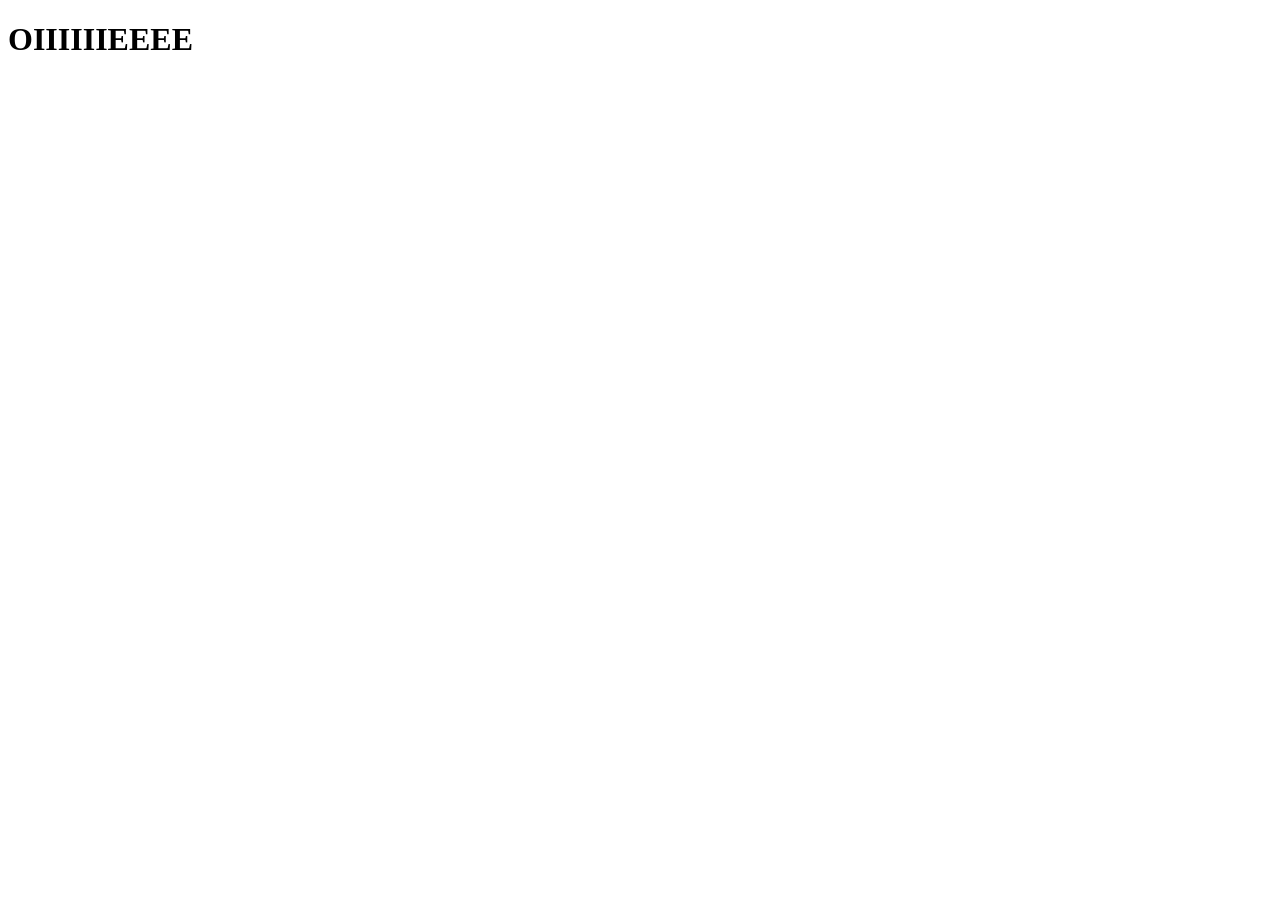
==== html/index.html @ db850a26 "teste" ====
<!DOCTYPE html>
<html lang="pt-br">

<head>
    <meta charset="UTF-8">
    <meta name="viewport" content="width=device-width, initial-scale=1.0">
    <title>Flávia Ribeiro</title>
</head>

<body>
    <h1>OIIIIIIEEEE</h1>
</body>

</html>
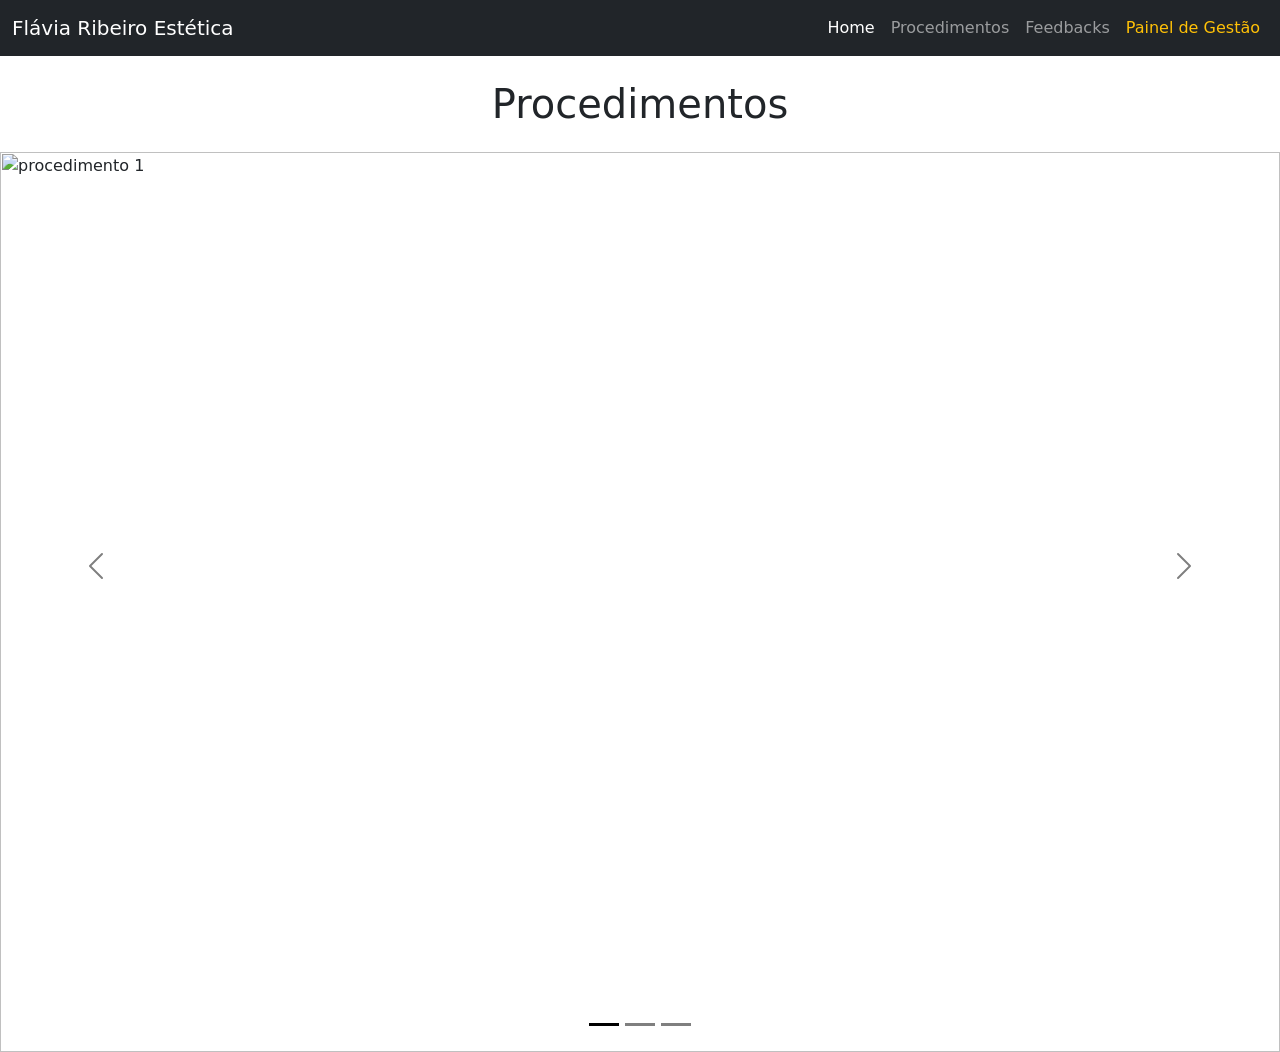
==== commit ca090b39: "coloquei um carrosel e arrumei os comentarios, ranny // nao comenta no html (eu tbm n sabia) por iss" ====
--- a/html/index.html
+++ b/html/index.html
@@ -1,14 +1,87 @@
-<!DOCTYPE html>
+<!-- <!DOCTYPE html> -->
 <html lang="pt-br">
 
 <head>
     <meta charset="UTF-8">
     <meta name="viewport" content="width=device-width, initial-scale=1.0">
-    <title>Flávia Ribeiro</title>
+    <title>Estética | Home</title>
+    <link href="https://cdn.jsdelivr.net/npm/bootstrap@5.3.3/dist/css/bootstrap.min.css" rel="stylesheet">
+    <link rel="stylesheet" href="css/style.css">
+    <script src="https://cdn.jsdelivr.net/npm/bootstrap@5.3.3/dist/js/bootstrap.bundle.min.js"></script>
+    <script src="js/script.js"></script>
 </head>
 
 <body>
-    <h1>OIIIIIIEEEE</h1>
+    <nav class="navbar navbar-expand-lg navbar-dark bg-dark"> <!-- navbar-expand-lg faz com que os links apareçam no
+        computador mas sumam no celular -->
+        <div class="container-fluid">
+            <a class="navbar-brand" href="index.html">Flávia Ribeiro Estética</a>
+
+            <button class="navbar-toggler" type="button" data-bs-toggle="collapse" data-bs-target="#navbarNav"
+                aria-controls="navbarNav" aria-expanded="false" aria-label="Toggle navigation">
+                <span class="navbar-toggler-icon"></span>
+            </button>
+
+            <div class="collapse navbar-collapse" id="navbarNav"> <!-- é essa div que obedece ao botão-->
+                <ul class="navbar-auto ms-auto navbar-nav"> <!--ei vei, ms-auto é a classe que vai fazer com que ela empurre
+                    todos os links para o canto direito da tela no computador, deixando o nome da esteticista isolado na
+                    esquerda -->
+
+                    <li class="nav-item">
+                        <a class="nav-link active" aria-current="page" href="index.html">Home</a>
+                    </li>
+
+                    <li class="nav-item">
+                        <a class="nav-link" href="#procedimentos">Procedimentos</a>
+                    </li>
+
+                    <li class="nav-item">
+                        <a class="nav-link" href="#feedbacks">Feedbacks</a>
+                    </li>
+
+                    <li class="nav-item">
+                        <a class="nav-link text-warning" href="#admin">Painel de Gestão</a>
+                    </li>
+
+                </ul>
+            </div>
+        </div>
+    </nav>
+
+    <div id="carouselExampleCaptions" data-bs-theme="dark" class="carousel slide">
+        <div class="carousel-indicators">
+            <button type="button" data-bs-target="#carouselExampleCaptions" data-bs-slide-to="0" class="active"
+                aria-current="true" aria-label="Slide 1"></button>
+            <button type="button" data-bs-target="#carouselExampleCaptions" data-bs-slide-to="1"
+                aria-label="Slide 2"></button>
+            <button type="button" data-bs-target="#carouselExampleCaptions" data-bs-slide-to="2"
+                aria-label="Slide 3"></button>
+        </div>
+
+        <h1 class="text-center mt-4 mb-4">Procedimentos</h1> <!-- depois deixa isso chave -->
+        <div class="carousel-inner">
+            <div class="carousel-item active">
+                <img src="https://imgs.search.brave.com/CjKcaHKSgDIl_0YK4ORriJkv73QFBMcAmmxiz-JPq6M/rs:fit:0:180:1:0/g:ce/aHR0cHM6Ly91cGxv/YWQud2lraW1lZGlh/Lm9yZy93aWtpcGVk/aWEvY29tbW9ucy82/LzYwL05vLUltYWdl/LVBsYWNlaG9sZGVy/LWJhbm5lci5zdmc" class="d-block w-100" alt="procedimento 1">
+            </div>
+            <div class="carousel-item">
+                <img src="https://imgs.search.brave.com/CjKcaHKSgDIl_0YK4ORriJkv73QFBMcAmmxiz-JPq6M/rs:fit:0:180:1:0/g:ce/aHR0cHM6Ly91cGxv/YWQud2lraW1lZGlh/Lm9yZy93aWtpcGVk/aWEvY29tbW9ucy82/LzYwL05vLUltYWdl/LVBsYWNlaG9sZGVy/LWJhbm5lci5zdmc" class="d-block w-100" alt="Procedimento 2">
+            </div>
+            <div class="carousel-item">
+                <img src="https://imgs.search.brave.com/CjKcaHKSgDIl_0YK4ORriJkv73QFBMcAmmxiz-JPq6M/rs:fit:0:180:1:0/g:ce/aHR0cHM6Ly91cGxv/YWQud2lraW1lZGlh/Lm9yZy93aWtpcGVk/aWEvY29tbW9ucy82/LzYwL05vLUltYWdl/LVBsYWNlaG9sZGVy/LWJhbm5lci5zdmc" class="d-block w-100" alt="Procedimento 3">
+            </div>
+        </div>
+        
+        <button class="carousel-control-prev" type="button" data-bs-target="#carouselExampleCaptions"
+            data-bs-slide="prev">
+            <span class="carousel-control-prev-icon" aria-hidden="true"></span>
+            <span class="visually-hidden">Previous</span>
+        </button>
+        <button class="carousel-control-next" type="button" data-bs-target="#carouselExampleCaptions"
+            data-bs-slide="next">
+            <span class="carousel-control-next-icon" aria-hidden="true"></span>
+            <span class="visually-hidden">Next</span>
+        </button>
+    </div>
 </body>
 
-</html>
+</html>
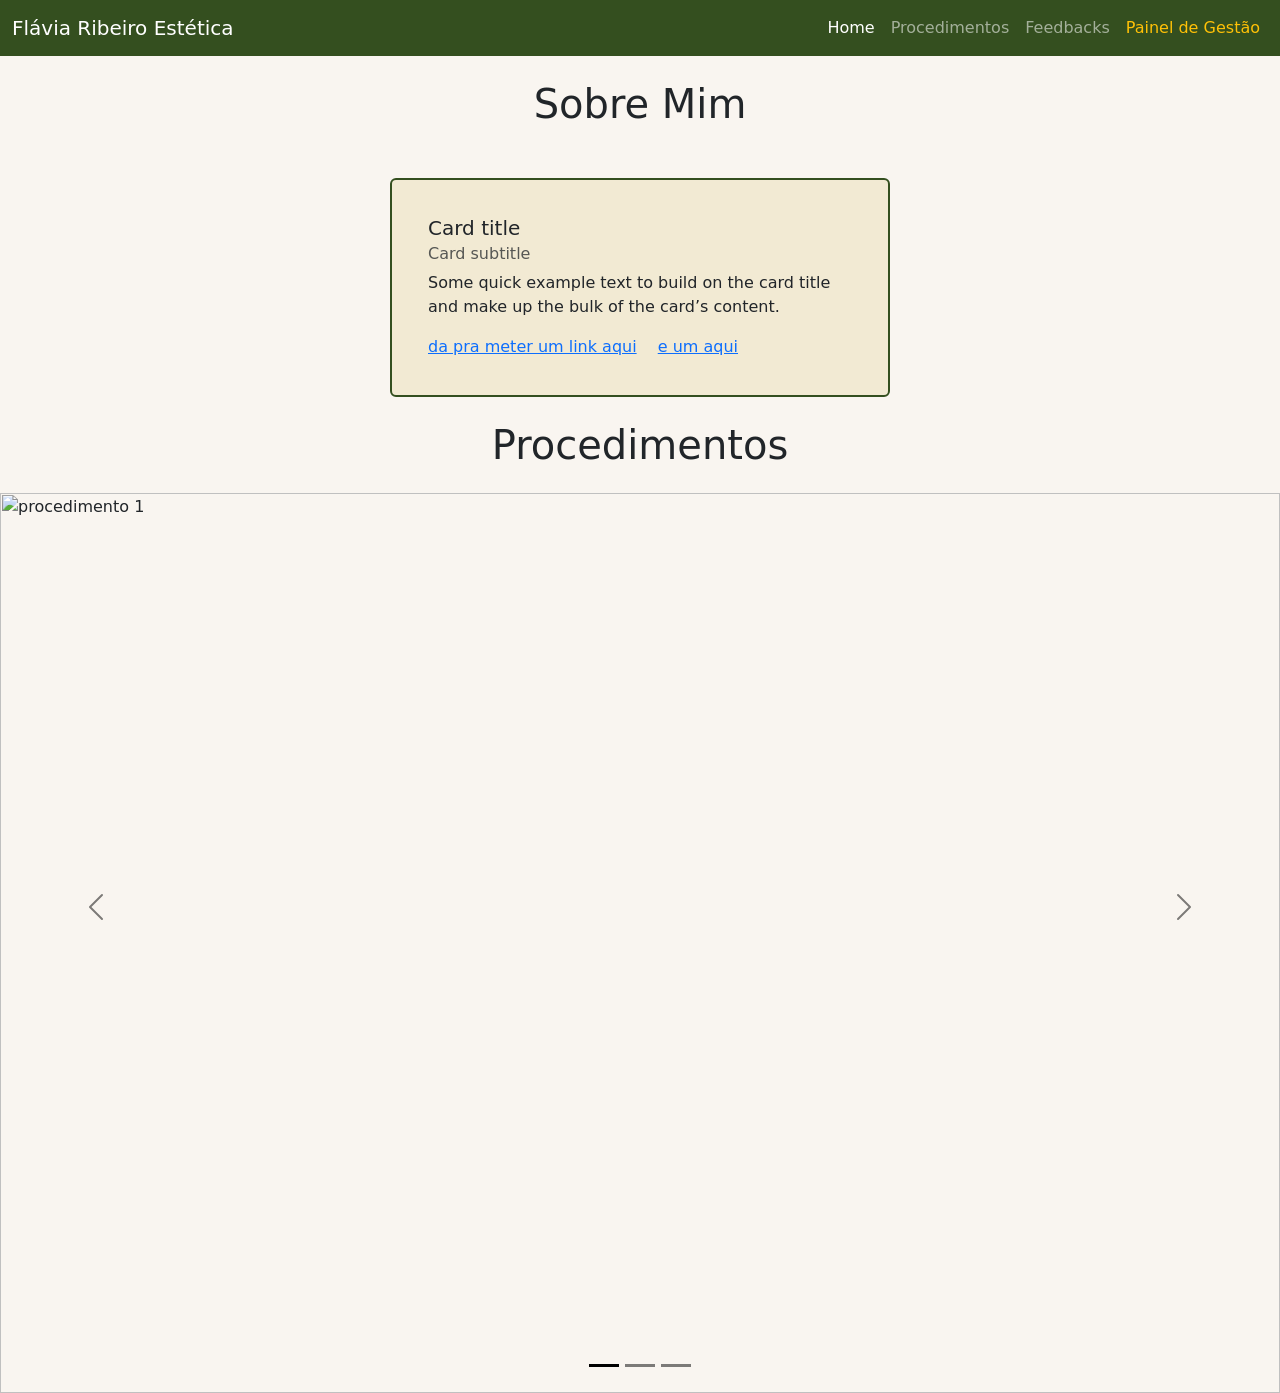
==== commit da5a3266: "botei cor e um card de teste" ====
--- a/html/index.html
+++ b/html/index.html
@@ -6,13 +6,13 @@
     <meta name="viewport" content="width=device-width, initial-scale=1.0">
     <title>Estética | Home</title>
     <link href="https://cdn.jsdelivr.net/npm/bootstrap@5.3.3/dist/css/bootstrap.min.css" rel="stylesheet">
-    <link rel="stylesheet" href="css/style.css">
+    <link rel="stylesheet" href="/css/style.css">
     <script src="https://cdn.jsdelivr.net/npm/bootstrap@5.3.3/dist/js/bootstrap.bundle.min.js"></script>
-    <script src="js/script.js"></script>
+    <script src="/js/script.js"></script>
 </head>
 
 <body>
-    <nav class="navbar navbar-expand-lg navbar-dark bg-dark"> <!-- navbar-expand-lg faz com que os links apareçam no
+    <nav class="navbar navbar-expand-lg navbar-dark minha-navbar"> <!-- navbar-expand-lg faz com que os links apareçam no
         computador mas sumam no celular -->
         <div class="container-fluid">
             <a class="navbar-brand" href="index.html">Flávia Ribeiro Estética</a>
@@ -47,6 +47,17 @@
             </div>
         </div>
     </nav>
+    <h1 class="text-center mt-4 mb-4">Sobre Mim</h1> <!-- depois deixa isso chave -->
+    <div class="card card-fofissimo" style="width: 500px;">
+        <div class="card-body">
+            <h5 class="card-title">Card title</h5>
+            <h6 class="card-subtitle mb-2 text-body-secondary">Card subtitle</h6>
+            <p class="card-text">Some quick example text to build on the card title and make up the bulk of the card’s
+                content.</p>
+            <a href="#" class="card-link">da pra meter um link aqui</a>
+            <a href="#" class="card-link">e um aqui</a>
+        </div>
+    </div>
 
     <div id="carouselExampleCaptions" data-bs-theme="dark" class="carousel slide">
         <div class="carousel-indicators">
@@ -61,16 +72,19 @@
         <h1 class="text-center mt-4 mb-4">Procedimentos</h1> <!-- depois deixa isso chave -->
         <div class="carousel-inner">
             <div class="carousel-item active">
-                <img src="https://imgs.search.brave.com/CjKcaHKSgDIl_0YK4ORriJkv73QFBMcAmmxiz-JPq6M/rs:fit:0:180:1:0/g:ce/aHR0cHM6Ly91cGxv/YWQud2lraW1lZGlh/Lm9yZy93aWtpcGVk/aWEvY29tbW9ucy82/LzYwL05vLUltYWdl/LVBsYWNlaG9sZGVy/LWJhbm5lci5zdmc" class="d-block w-100" alt="procedimento 1">
+                <img src="https://imgs.search.brave.com/CjKcaHKSgDIl_0YK4ORriJkv73QFBMcAmmxiz-JPq6M/rs:fit:0:180:1:0/g:ce/aHR0cHM6Ly91cGxv/YWQud2lraW1lZGlh/Lm9yZy93aWtpcGVk/aWEvY29tbW9ucy82/LzYwL05vLUltYWdl/LVBsYWNlaG9sZGVy/LWJhbm5lci5zdmc"
+                    class="d-block w-100" alt="procedimento 1">
             </div>
             <div class="carousel-item">
-                <img src="https://imgs.search.brave.com/CjKcaHKSgDIl_0YK4ORriJkv73QFBMcAmmxiz-JPq6M/rs:fit:0:180:1:0/g:ce/aHR0cHM6Ly91cGxv/YWQud2lraW1lZGlh/Lm9yZy93aWtpcGVk/aWEvY29tbW9ucy82/LzYwL05vLUltYWdl/LVBsYWNlaG9sZGVy/LWJhbm5lci5zdmc" class="d-block w-100" alt="Procedimento 2">
+                <img src="https://imgs.search.brave.com/CjKcaHKSgDIl_0YK4ORriJkv73QFBMcAmmxiz-JPq6M/rs:fit:0:180:1:0/g:ce/aHR0cHM6Ly91cGxv/YWQud2lraW1lZGlh/Lm9yZy93aWtpcGVk/aWEvY29tbW9ucy82/LzYwL05vLUltYWdl/LVBsYWNlaG9sZGVy/LWJhbm5lci5zdmc"
+                    class="d-block w-100" alt="Procedimento 2">
             </div>
             <div class="carousel-item">
-                <img src="https://imgs.search.brave.com/CjKcaHKSgDIl_0YK4ORriJkv73QFBMcAmmxiz-JPq6M/rs:fit:0:180:1:0/g:ce/aHR0cHM6Ly91cGxv/YWQud2lraW1lZGlh/Lm9yZy93aWtpcGVk/aWEvY29tbW9ucy82/LzYwL05vLUltYWdl/LVBsYWNlaG9sZGVy/LWJhbm5lci5zdmc" class="d-block w-100" alt="Procedimento 3">
+                <img src="https://imgs.search.brave.com/CjKcaHKSgDIl_0YK4ORriJkv73QFBMcAmmxiz-JPq6M/rs:fit:0:180:1:0/g:ce/aHR0cHM6Ly91cGxv/YWQud2lraW1lZGlh/Lm9yZy93aWtpcGVk/aWEvY29tbW9ucy82/LzYwL05vLUltYWdl/LVBsYWNlaG9sZGVy/LWJhbm5lci5zdmc"
+                    class="d-block w-100" alt="Procedimento 3">
             </div>
         </div>
-        
+
         <button class="carousel-control-prev" type="button" data-bs-target="#carouselExampleCaptions"
             data-bs-slide="prev">
             <span class="carousel-control-prev-icon" aria-hidden="true"></span>
--- a/css/style.css
+++ b/css/style.css
@@ -0,0 +1,15 @@
+body{
+    background-color: #F9F5F0;
+}
+
+.navbar{
+    background-color: #344F1F;
+}
+
+.card-fofissimo{
+    background-color: #F2EAD3;
+    border: 2px solid #344F1F;
+    padding: 20px;
+    margin: auto;
+    margin-top: 50px;
+}
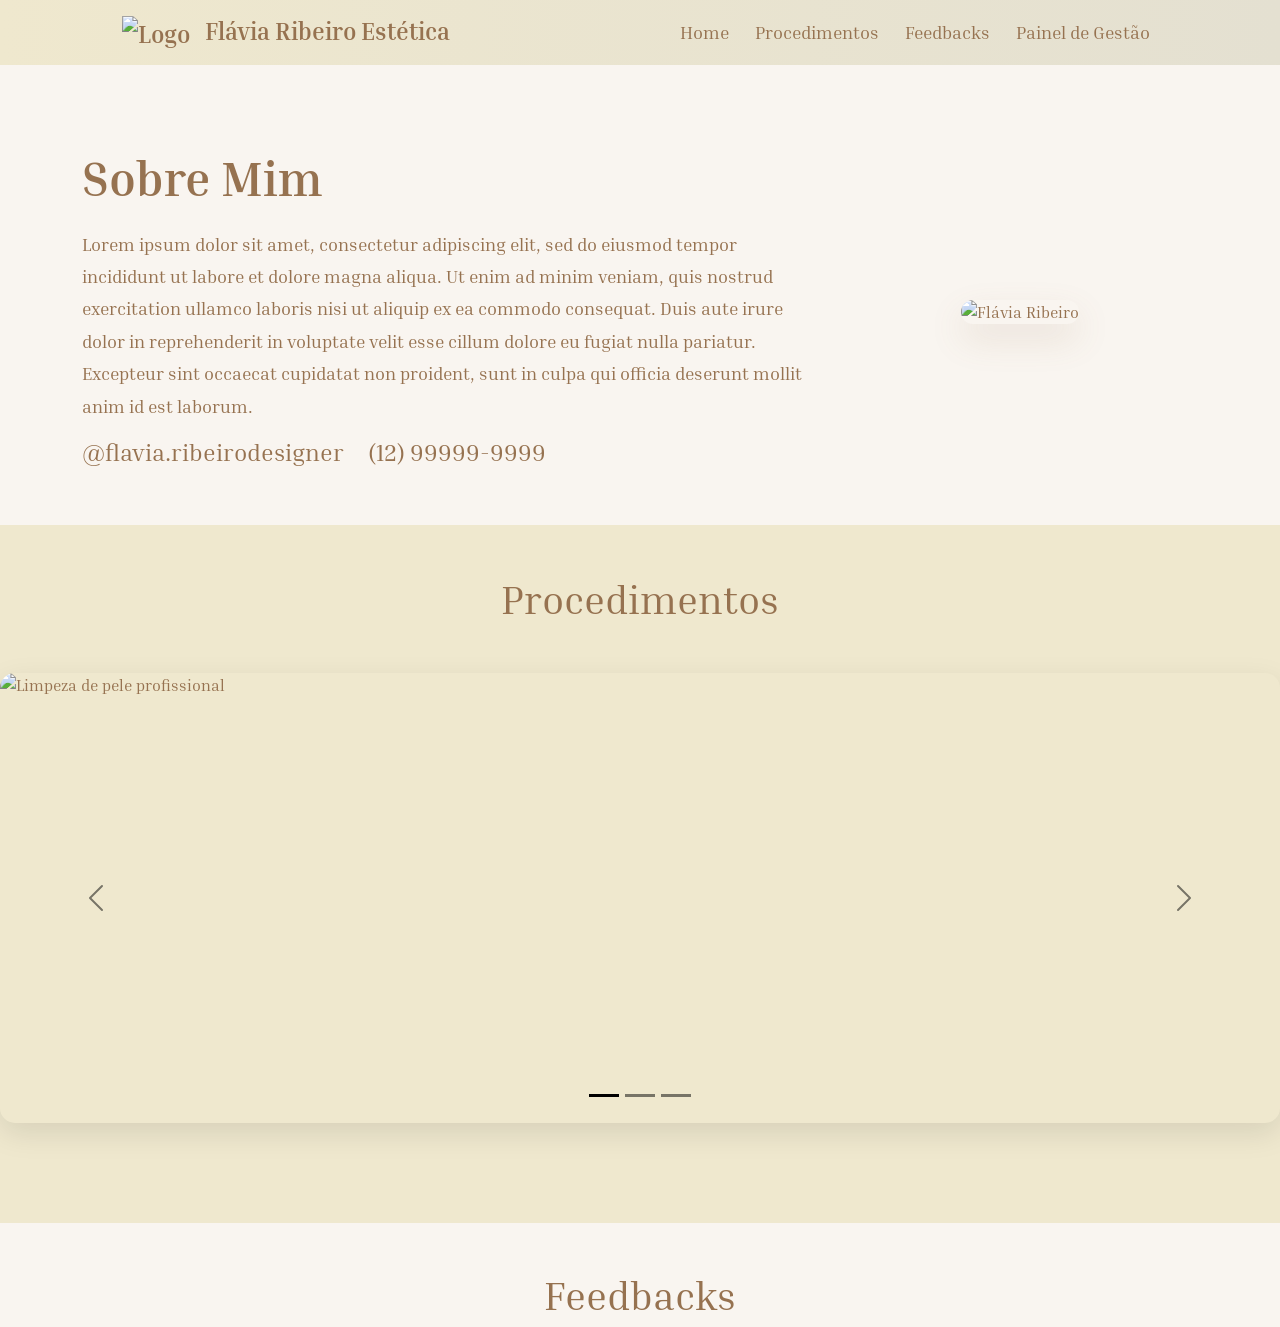
==== commit e7bccc9a: "refactor: corrige inconsistencias de responsividade, caminhos de arquivos e imagens" ====
--- a/html/index.html
+++ b/html/index.html
@@ -1,4 +1,4 @@
-<!-- <!DOCTYPE html> -->
+<!DOCTYPE html>
 <html lang="pt-br">
 
 <head>
@@ -6,29 +6,35 @@
     <meta name="viewport" content="width=device-width, initial-scale=1.0">
     <title>Estética | Home</title>
     <link href="https://cdn.jsdelivr.net/npm/bootstrap@5.3.3/dist/css/bootstrap.min.css" rel="stylesheet">
-    <link rel="stylesheet" href="/css/style.css">
+    <link rel="stylesheet" href="../css/style.css">
     <script src="https://cdn.jsdelivr.net/npm/bootstrap@5.3.3/dist/js/bootstrap.bundle.min.js"></script>
-    <script src="/js/script.js"></script>
+    <script src="../js/script.js"></script>
+    <link rel="preconnect" href="https://fonts.googleapis.com">
+    <link rel="preconnect" href="https://fonts.gstatic.com" crossorigin>
+    <link
+        href="https://fonts.googleapis.com/css2?family=Inria+Serif:ital,wght@0,300;0,400;0,700;1,300;1,400;1,700&display=swap"
+        rel="stylesheet">
 </head>
 
 <body>
-    <nav class="navbar navbar-expand-lg navbar-dark minha-navbar"> <!-- navbar-expand-lg faz com que os links apareçam no
+    <nav class="navbar navbar-light navbar-expand-lg minha-navbar fixed-top"> <!-- navbar-expand-lg faz com que os links apareçam no
         computador mas sumam no celular -->
         <div class="container-fluid">
-            <a class="navbar-brand" href="index.html">Flávia Ribeiro Estética</a>
+            <a class="navbar-brand" href="index.html"> <img src="../img/Flor grandinha.png" alt="Logo"> Flávia Ribeiro
+                Estética</a>
 
             <button class="navbar-toggler" type="button" data-bs-toggle="collapse" data-bs-target="#navbarNav"
                 aria-controls="navbarNav" aria-expanded="false" aria-label="Toggle navigation">
                 <span class="navbar-toggler-icon"></span>
             </button>
 
-            <div class="collapse navbar-collapse" id="navbarNav"> <!-- é essa div que obedece ao botão-->
-                <ul class="navbar-auto ms-auto navbar-nav"> <!--ei vei, ms-auto é a classe que vai fazer com que ela empurre
+            <div class="collapse navbar-collapse nav-itens" id="navbarNav"> <!-- é essa div que obedece ao botão-->
+                <ul class="ms-auto navbar-nav"> <!--ei vei, ms-auto é a classe que vai fazer com que ela empurre
                     todos os links para o canto direito da tela no computador, deixando o nome da esteticista isolado na
                     esquerda -->
 
                     <li class="nav-item">
-                        <a class="nav-link active" aria-current="page" href="index.html">Home</a>
+                        <a class="nav-link" href="index.html">Home</a>
                     </li>
 
                     <li class="nav-item">
@@ -40,61 +46,96 @@
                     </li>
 
                     <li class="nav-item">
-                        <a class="nav-link text-warning" href="#admin">Painel de Gestão</a>
+                        <a class="nav-link" href="#admin">Painel de Gestão</a>
                     </li>
 
                 </ul>
             </div>
         </div>
     </nav>
-    <h1 class="text-center mt-4 mb-4">Sobre Mim</h1> <!-- depois deixa isso chave -->
-    <div class="card card-fofissimo" style="width: 500px;">
-        <div class="card-body">
-            <h5 class="card-title">Card title</h5>
-            <h6 class="card-subtitle mb-2 text-body-secondary">Card subtitle</h6>
-            <p class="card-text">Some quick example text to build on the card title and make up the bulk of the card’s
-                content.</p>
-            <a href="#" class="card-link">da pra meter um link aqui</a>
-            <a href="#" class="card-link">e um aqui</a>
+
+    <section class="container sobre-mim">
+
+        <div class="row align-items-center">
+
+            <div class="col-12 col-md-8">
+
+                <h1 class="text-center text-md-start">Sobre Mim</h1>
+
+                <p>
+                    Lorem ipsum dolor sit amet, consectetur adipiscing elit, sed do eiusmod tempor incididunt ut labore
+                    et dolore magna aliqua. Ut enim ad minim veniam, quis nostrud exercitation ullamco laboris nisi ut
+                    aliquip ex ea commodo consequat. Duis aute irure dolor in reprehenderit in voluptate velit esse
+                    cillum dolore eu fugiat nulla pariatur. Excepteur sint occaecat cupidatat non proident, sunt in
+                    culpa qui officia deserunt mollit anim id est laborum.
+                </p>
+
+                <div class="d-flex flex-wrap gap-3 gap-md-4 justify-content-center justify-content-md-start mt-3">
+                    <h4 class="instagram">
+                        @flavia.ribeirodesigner
+                    </h4>
+
+                    <h4 class="telefone">
+                        (12) 99999-9999
+                    </h4>
+                </div>
+
+            </div>
+
+
+            <div class="col-12 col-md-4 imagem-sobre-mim mt-4 mt-md-0">
+
+                <img src="https://images.unsplash.com/photo-1594744803329-e58b31de215f?auto=format&fit=crop&w=600&h=600&q=80"
+                    alt="Flávia Ribeiro" class="img-fluid">
+
+            </div>
+
+        </div>
+
+    </section>
+
+    <div class="fundoo-carrossel" id="procedimentos">
+        <h1 class="text-center">Procedimentos</h1>
+        <div id="carouselExampleCaptions" data-bs-theme="dark" class="carousel slide meu-carrosel">
+            <div class="carousel-indicators">
+                <button type="button" data-bs-target="#carouselExampleCaptions" data-bs-slide-to="0" class="active"
+                    aria-current="true" aria-label="Slide 1"></button>
+                <button type="button" data-bs-target="#carouselExampleCaptions" data-bs-slide-to="1"
+                    aria-label="Slide 2"></button>
+                <button type="button" data-bs-target="#carouselExampleCaptions" data-bs-slide-to="2"
+                    aria-label="Slide 3"></button>
+            </div>
+
+            <div class="carousel-inner">
+                <div class="carousel-item active">
+                    <img src="https://images.unsplash.com/photo-1570172619644-dfd03ed5d881?auto=format&fit=crop&w=1200&h=500&q=80"
+                        class="d-block w-100" alt="Limpeza de pele profissional">
+                </div>
+                <div class="carousel-item">
+                    <img src="https://images.unsplash.com/photo-1544367567-0f2fcb009e0b?auto=format&fit=crop&w=1200&h=500&q=80"
+                        class="d-block w-100" alt="Massagem relaxante e terapêutica">
+                </div>
+                <div class="carousel-item">
+                    <img src="https://images.unsplash.com/photo-1512290923902-8a9f81dc236c?auto=format&fit=crop&w=1200&h=500&q=80"
+                        class="d-block w-100" alt="Procedimentos estéticos avançados">
+                </div>
+            </div>
+
+            <button class="carousel-control-prev" type="button" data-bs-target="#carouselExampleCaptions"
+                data-bs-slide="prev">
+                <span class="carousel-control-prev-icon" aria-hidden="true"></span>
+                <span class="visually-hidden">Previous</span>
+            </button>
+            <button class="carousel-control-next" type="button" data-bs-target="#carouselExampleCaptions"
+                data-bs-slide="next">
+                <span class="carousel-control-next-icon" aria-hidden="true"></span>
+                <span class="visually-hidden">Next</span>
+            </button>
         </div>
     </div>
 
-    <div id="carouselExampleCaptions" data-bs-theme="dark" class="carousel slide">
-        <div class="carousel-indicators">
-            <button type="button" data-bs-target="#carouselExampleCaptions" data-bs-slide-to="0" class="active"
-                aria-current="true" aria-label="Slide 1"></button>
-            <button type="button" data-bs-target="#carouselExampleCaptions" data-bs-slide-to="1"
-                aria-label="Slide 2"></button>
-            <button type="button" data-bs-target="#carouselExampleCaptions" data-bs-slide-to="2"
-                aria-label="Slide 3"></button>
-        </div>
-
-        <h1 class="text-center mt-4 mb-4">Procedimentos</h1> <!-- depois deixa isso chave -->
-        <div class="carousel-inner">
-            <div class="carousel-item active">
-                <img src="https://imgs.search.brave.com/CjKcaHKSgDIl_0YK4ORriJkv73QFBMcAmmxiz-JPq6M/rs:fit:0:180:1:0/g:ce/aHR0cHM6Ly91cGxv/YWQud2lraW1lZGlh/Lm9yZy93aWtpcGVk/aWEvY29tbW9ucy82/LzYwL05vLUltYWdl/LVBsYWNlaG9sZGVy/LWJhbm5lci5zdmc"
-                    class="d-block w-100" alt="procedimento 1">
-            </div>
-            <div class="carousel-item">
-                <img src="https://imgs.search.brave.com/CjKcaHKSgDIl_0YK4ORriJkv73QFBMcAmmxiz-JPq6M/rs:fit:0:180:1:0/g:ce/aHR0cHM6Ly91cGxv/YWQud2lraW1lZGlh/Lm9yZy93aWtpcGVk/aWEvY29tbW9ucy82/LzYwL05vLUltYWdl/LVBsYWNlaG9sZGVy/LWJhbm5lci5zdmc"
-                    class="d-block w-100" alt="Procedimento 2">
-            </div>
-            <div class="carousel-item">
-                <img src="https://imgs.search.brave.com/CjKcaHKSgDIl_0YK4ORriJkv73QFBMcAmmxiz-JPq6M/rs:fit:0:180:1:0/g:ce/aHR0cHM6Ly91cGxv/YWQud2lraW1lZGlh/Lm9yZy93aWtpcGVk/aWEvY29tbW9ucy82/LzYwL05vLUltYWdl/LVBsYWNlaG9sZGVy/LWJhbm5lci5zdmc"
-                    class="d-block w-100" alt="Procedimento 3">
-            </div>
-        </div>
-
-        <button class="carousel-control-prev" type="button" data-bs-target="#carouselExampleCaptions"
-            data-bs-slide="prev">
-            <span class="carousel-control-prev-icon" aria-hidden="true"></span>
-            <span class="visually-hidden">Previous</span>
-        </button>
-        <button class="carousel-control-next" type="button" data-bs-target="#carouselExampleCaptions"
-            data-bs-slide="next">
-            <span class="carousel-control-next-icon" aria-hidden="true"></span>
-            <span class="visually-hidden">Next</span>
-        </button>
+    <div class="container feedbacks" id="feedbacks">
+        <h1 class="text-center mt-5">Feedbacks</h1>
     </div>
 </body>
 
--- a/css/style.css
+++ b/css/style.css
@@ -1,15 +1,105 @@
-body{
+body {
     background-color: #F9F5F0;
+    font-family: "Inria Serif", serif;
+    padding-top: 150px;
 }
 
-.navbar{
-    background-color: #344F1F;
+:root {
+    --verde: #967250;
+    --branco: #F9F5F0;
+    --bege: #EFE8CE;
 }
 
-.card-fofissimo{
-    background-color: #F2EAD3;
-    border: 2px solid #344F1F;
-    padding: 20px;
-    margin: auto;
+.minha-navbar {
+    background: linear-gradient(to right, var(--bege), #E4E0D1);
+    color: var(--verde);
+    text-align: center;
+
+}
+
+.minha-navbar .navbar-brand {
+    color: var(--verde);
+    font-size: 24px;
+    font-weight: bold;
+    margin-left: 100px;
+}
+
+.nav-itens {
+    margin-right: 100px;
+}
+
+.navbar-brand img {
+    width: 70px;
+    height: 70px;
+    margin-left: 10px;
+    margin-right: 10px;
+}
+
+.navbar-nav .nav-link {
+    color: var(--verde);
+    font-size: 18px;
+    margin-right: 10px;
+}
+
+.imagem-sobre-mim {
+    display: flex;
+    justify-content: center;
+    align-items: center;
+}
+.sobre-mim img {
+    border-radius: 20px;
+    box-shadow: 0 15px 35px rgba(150, 114, 80, 0.15);
+    transition: transform 0.3s ease;
+}
+.sobre-mim img:hover {
+    transform: scale(1.02);
+}
+.sobre-mim {
+    color: var(--verde);
+    margin-bottom: 50px;
+}
+.sobre-mim p {
+    font-size: 18px;
+    line-height: 1.8;
+}
+.sobre-mim h1 {
+    font-size: 48px;
+    margin-bottom: 20px;
+    font-weight: 700;
+}
+.meu-carrosel {
     margin-top: 50px;
+    margin-bottom: 50px;
+    border-radius: 15px;
+    overflow: hidden;
+    box-shadow: 0 10px 30px rgba(0,0,0,0.1);
+}
+
+.carousel-item img {
+    width: 100%;
+    height: 450px;
+    object-fit: cover;
+}
+
+.fundoo-carrossel {
+    background-color: var(--bege);
+    color: var(--verde);
+    padding: 50px 0;
+}
+
+.feedbacks {
+    color: var(--verde);
+}
+
+/* Responsividade */
+@media (max-width: 768px) {
+    .carousel-item img {
+        height: 300px;
+    }
+    body {
+        padding-top: 100px;
+    }
+    .sobre-mim h1 {
+        font-size: 36px;
+    }
 }
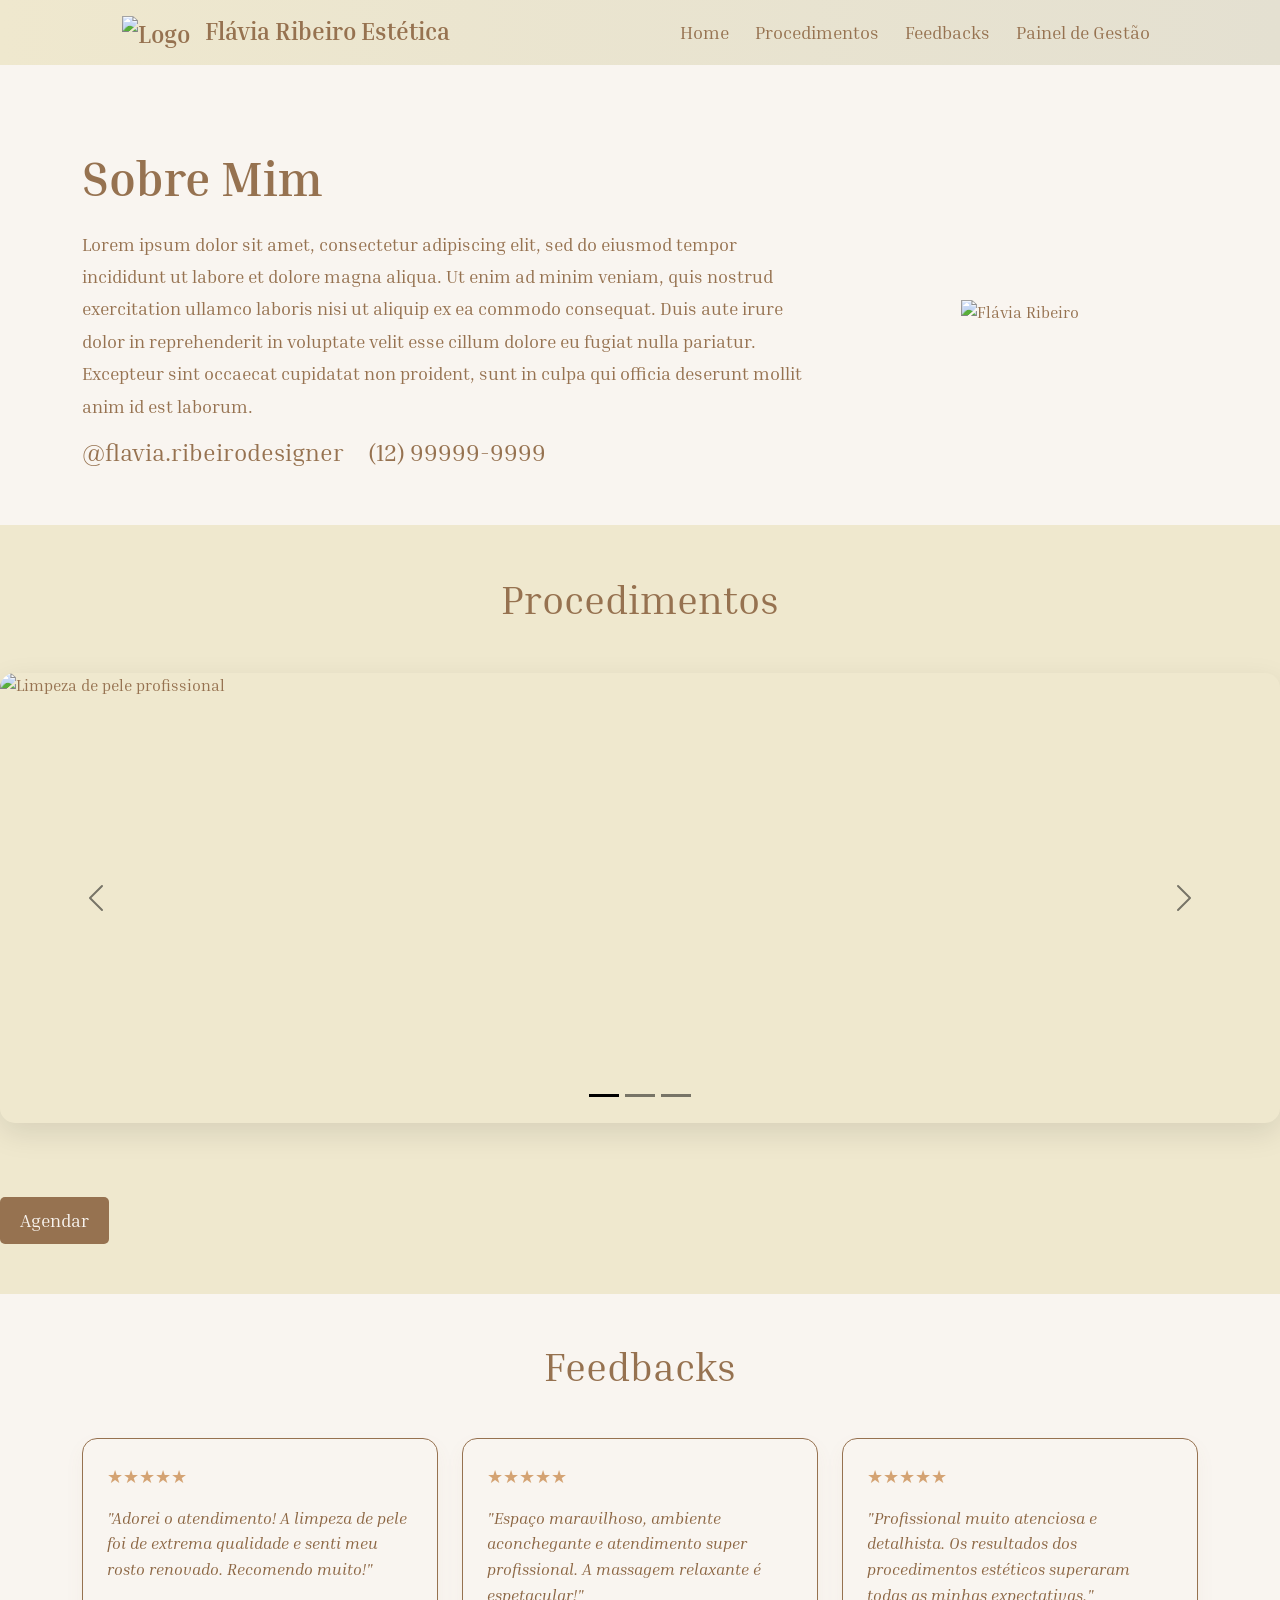
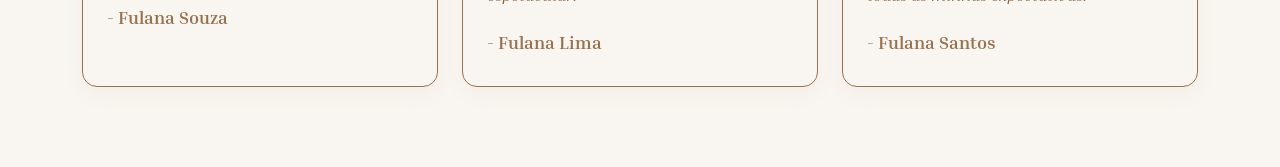
==== commit 5b0d3d7c: "calma ae" ====
--- a/html/index.html
+++ b/html/index.html
@@ -85,8 +85,7 @@
 
             <div class="col-12 col-md-4 imagem-sobre-mim mt-4 mt-md-0">
 
-                <img src="https://images.unsplash.com/photo-1594744803329-e58b31de215f?auto=format&fit=crop&w=600&h=600&q=80"
-                    alt="Flávia Ribeiro" class="img-fluid">
+                <img src="../img/muie sorridfente happy.png" alt="Flávia Ribeiro" class="img-fluid">
 
             </div>
 
@@ -132,10 +131,44 @@
                 <span class="visually-hidden">Next</span>
             </button>
         </div>
+        <button class="btn botaozin mt-4">Agendar</button>
     </div>
 
     <div class="container feedbacks" id="feedbacks">
-        <h1 class="text-center mt-5">Feedbacks</h1>
+        <h1 class="text-center mt-5 mb-5">Feedbacks</h1>
+
+        <div class="row g-4">
+            <div class="col-12 col-md-4">
+                <div class="card card-feedback h-100">
+                    <div class="card-body p-4">
+                        <div class="star-rating mb-3">★★★★★</div>
+                        <p class="card-text">"Adorei o atendimento! A limpeza de pele foi de extrema qualidade e senti
+                            meu rosto renovado. Recomendo muito!"</p>
+                        <h5 class="card-title mt-4">- Fulana Souza</h5>
+                    </div>
+                </div>
+            </div>
+            <div class="col-12 col-md-4">
+                <div class="card card-feedback h-100">
+                    <div class="card-body p-4">
+                        <div class="star-rating mb-3">★★★★★</div>
+                        <p class="card-text">"Espaço maravilhoso, ambiente aconchegante e atendimento super
+                            profissional. A massagem relaxante é espetacular!"</p>
+                        <h5 class="card-title mt-4">- Fulana Lima</h5>
+                    </div>
+                </div>
+            </div>
+            <div class="col-12 col-md-4">
+                <div class="card card-feedback h-100">
+                    <div class="card-body p-4">
+                        <div class="star-rating mb-3">★★★★★</div>
+                        <p class="card-text">"Profissional muito atenciosa e detalhista. Os resultados dos procedimentos
+                            estéticos superaram todas as minhas expectativas."</p>
+                        <h5 class="card-title mt-4">- Fulana Santos</h5>
+                    </div>
+                </div>
+            </div>
+        </div>
     </div>
 </body>
 
--- a/css/style.css
+++ b/css/style.css
@@ -47,10 +47,9 @@
     align-items: center;
 }
 .sobre-mim img {
-    border-radius: 20px;
-    box-shadow: 0 15px 35px rgba(150, 114, 80, 0.15);
     transition: transform 0.3s ease;
 }
+
 .sobre-mim img:hover {
     transform: scale(1.02);
 }
@@ -86,12 +85,44 @@
     color: var(--verde);
     padding: 50px 0;
 }
+.feedbacks {
+    color: var(--verde);
+    margin-bottom: 80px;
+}
 
-.feedbacks {
+.card-feedback {
+    background-color: var(--branco);
+    border: 1px solid var(--verde);
+    border-radius: 15px;
+    box-shadow: 0 8px 20px rgba(150, 114, 80, 0.05);
+    transition: transform 0.3s ease, box-shadow 0.3s ease;
+    
+}
+
+.card-feedback:hover {
+    transform: translateY(-5px);
+    box-shadow: 0 12px 30px rgba(150, 114, 80, 0.12);
+}
+
+.card-feedback .card-text {
+    font-size: 16px;
+    font-style: italic;
+    color: #8c6643;
+    line-height: 1.6;
+}
+
+.card-feedback .card-title {
+    font-size: 18px;
+    font-weight: bold;
     color: var(--verde);
 }
 
-/* Responsividade */
+.star-rating {
+    color: #d4a373;
+    font-size: 18px;
+}
+
+
 @media (max-width: 768px) {
     .carousel-item img {
         height: 300px;
@@ -102,4 +133,23 @@
     .sobre-mim h1 {
         font-size: 36px;
     }
-}+}
+
+@media (max-width: 576px) {
+    .sobre-mim h1 {
+        font-size: 28px;
+    }
+    body {
+        padding-top: 140px;
+    }
+}
+
+.botaozin{
+    background-color: var(--verde);
+    color: var(--branco);
+    border: none;
+    padding: 10px 20px;
+    font-size: 18px;
+    border-radius: 5px;
+    transition: transform 0.3s ease;
+}
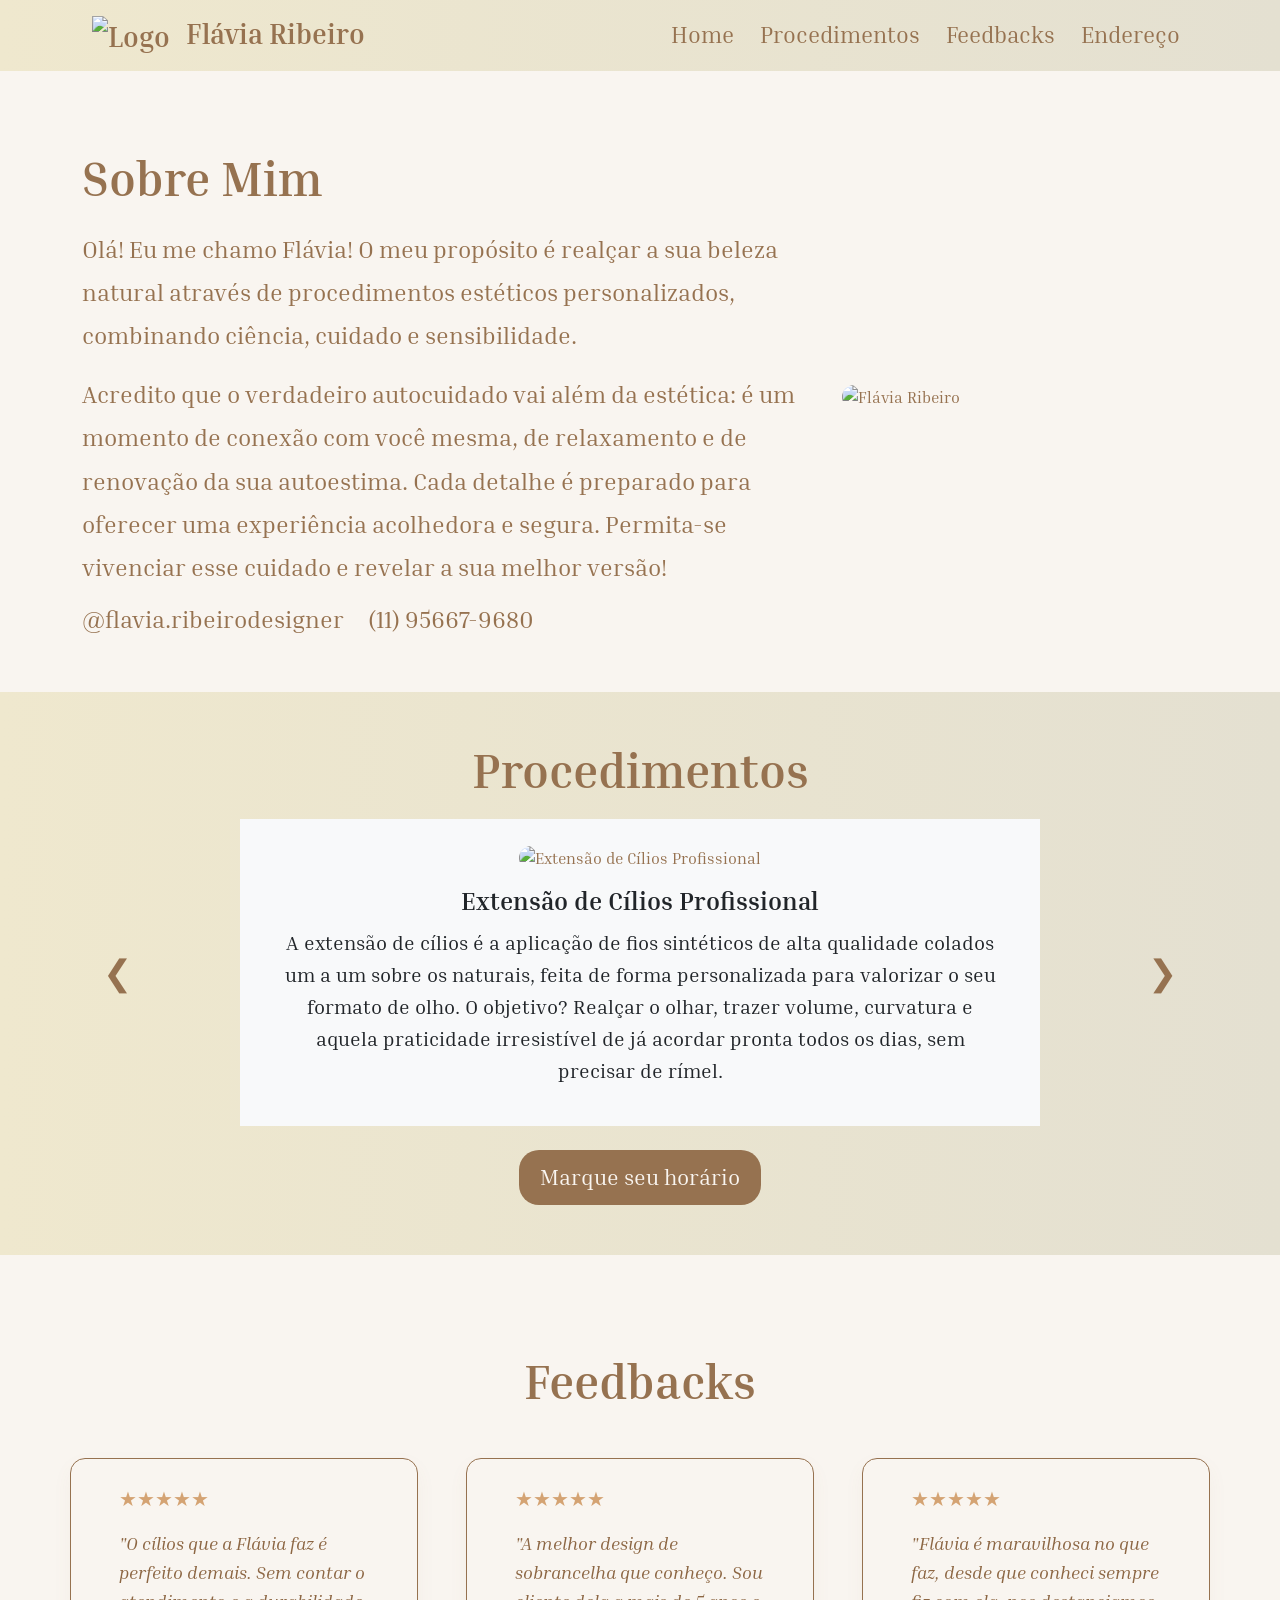
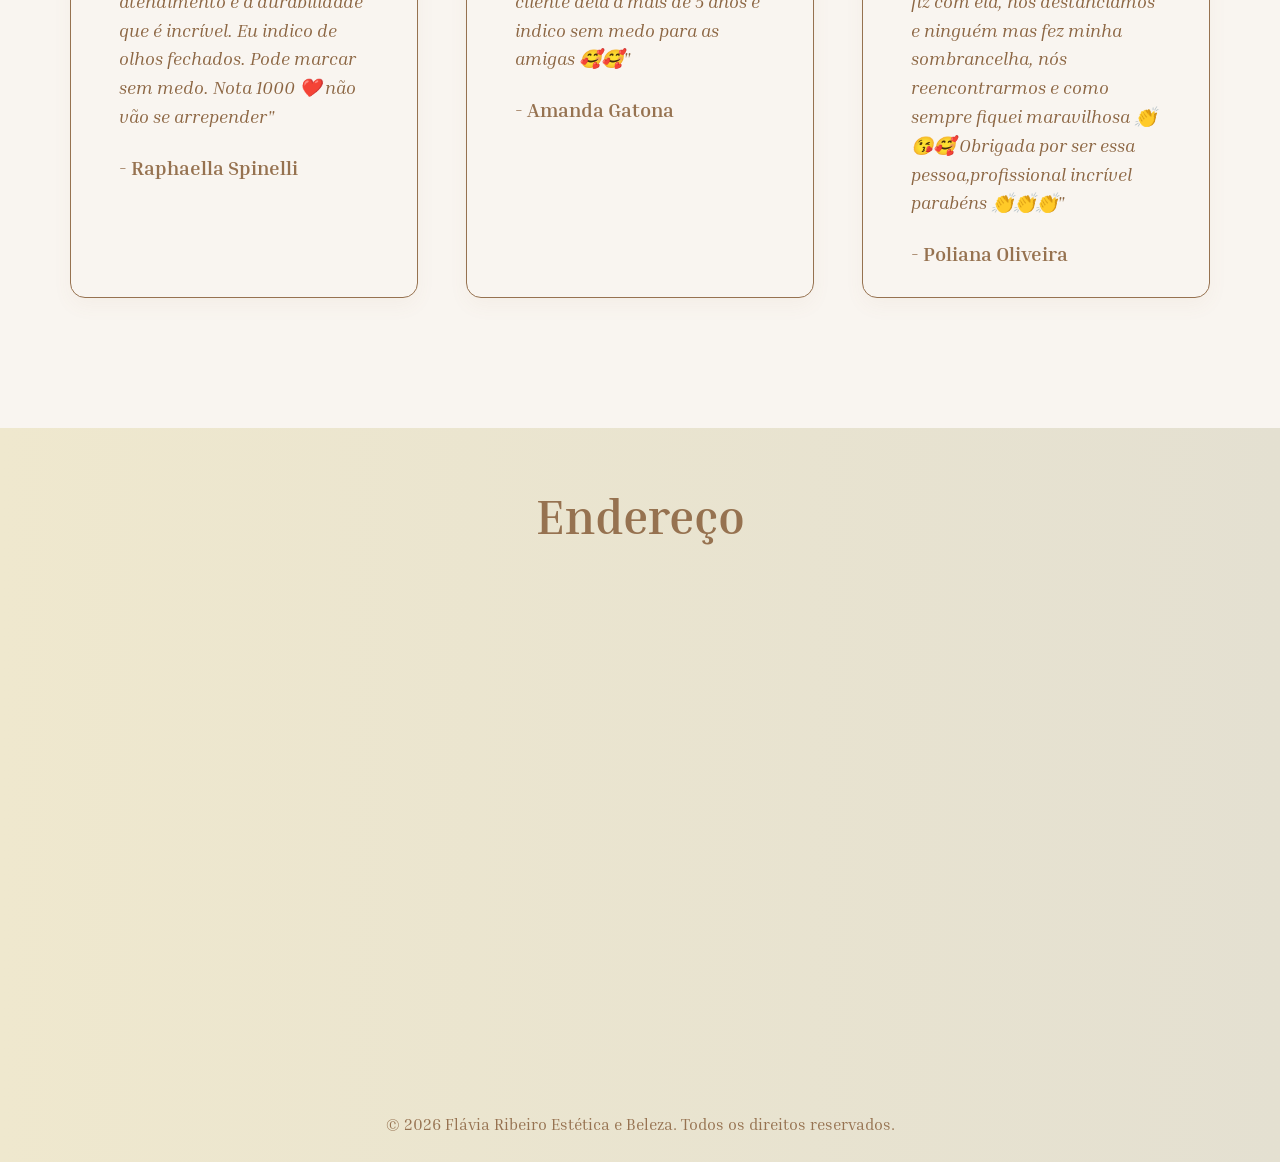
==== commit ad69996a: "setas do carrossel bonitas" ====
--- a/html/index.html
+++ b/html/index.html
@@ -4,7 +4,7 @@
 <head>
     <meta charset="UTF-8">
     <meta name="viewport" content="width=device-width, initial-scale=1.0">
-    <title>Estética | Home</title>
+    <title>Flávia Ribeiro | Home</title>
     <link href="https://cdn.jsdelivr.net/npm/bootstrap@5.3.3/dist/css/bootstrap.min.css" rel="stylesheet">
     <link rel="stylesheet" href="../css/style.css">
     <script src="https://cdn.jsdelivr.net/npm/bootstrap@5.3.3/dist/js/bootstrap.bundle.min.js"></script>
@@ -14,45 +14,49 @@
     <link
         href="https://fonts.googleapis.com/css2?family=Inria+Serif:ital,wght@0,300;0,400;0,700;1,300;1,400;1,700&display=swap"
         rel="stylesheet">
+    <link rel="icon" type="image/png" href="../img/favicon-96x96.png" sizes="96x96" />
+
 </head>
 
 <body>
-    <nav class="navbar navbar-light navbar-expand-lg minha-navbar fixed-top"> <!-- navbar-expand-lg faz com que os links apareçam no
+    <header>
+        <nav class="navbar navbar-light navbar-expand-lg minha-navbar fixed-top"> <!-- navbar-expand-lg faz com que os links apareçam no
         computador mas sumam no celular -->
-        <div class="container-fluid">
-            <a class="navbar-brand" href="index.html"> <img src="../img/Flor grandinha.png" alt="Logo"> Flávia Ribeiro
-                Estética</a>
-
-            <button class="navbar-toggler" type="button" data-bs-toggle="collapse" data-bs-target="#navbarNav"
-                aria-controls="navbarNav" aria-expanded="false" aria-label="Toggle navigation">
-                <span class="navbar-toggler-icon"></span>
-            </button>
-
-            <div class="collapse navbar-collapse nav-itens" id="navbarNav"> <!-- é essa div que obedece ao botão-->
-                <ul class="ms-auto navbar-nav"> <!--ei vei, ms-auto é a classe que vai fazer com que ela empurre
+            <div class="container">
+                <a class="navbar-brand" href="index.html"> <img src="../img/Flor grandinha.png" alt="Logo"> Flávia
+                    Ribeiro
+                </a>
+
+                <button class="navbar-toggler" type="button" data-bs-toggle="collapse" data-bs-target="#navbarNav"
+                    aria-controls="navbarNav" aria-expanded="false" aria-label="Toggle navigation">
+                    <span class="navbar-toggler-icon"></span>
+                </button>
+
+                <div class="collapse navbar-collapse nav-itens" id="navbarNav"> <!-- é essa div que obedece ao botão-->
+                    <ul class="ms-auto navbar-nav"> <!--ei vei, ms-auto é a classe que vai fazer com que ela empurre
                     todos os links para o canto direito da tela no computador, deixando o nome da esteticista isolado na
                     esquerda -->
 
-                    <li class="nav-item">
-                        <a class="nav-link" href="index.html">Home</a>
-                    </li>
-
-                    <li class="nav-item">
-                        <a class="nav-link" href="#procedimentos">Procedimentos</a>
-                    </li>
-
-                    <li class="nav-item">
-                        <a class="nav-link" href="#feedbacks">Feedbacks</a>
-                    </li>
-
-                    <li class="nav-item">
-                        <a class="nav-link" href="#admin">Painel de Gestão</a>
-                    </li>
-
-                </ul>
+                        <li class="nav-item">
+                            <a class="nav-link" href="index.html">Home</a>
+                        </li>
+
+                        <li class="nav-item">
+                            <a class="nav-link" href="#procedimentos">Procedimentos</a>
+                        </li>
+
+                        <li class="nav-item">
+                            <a class="nav-link" href="#feedbacks">Feedbacks</a>
+                        </li>
+
+                        <li class="nav-item">
+                            <a class="nav-link" href="#endereco">Endereço</a>
+                        </li>
+                    </ul>
+                </div>
             </div>
-        </div>
-    </nav>
+        </nav>
+    </header>
 
     <section class="container sobre-mim">
 
@@ -63,11 +67,15 @@
                 <h1 class="text-center text-md-start">Sobre Mim</h1>
 
                 <p>
-                    Lorem ipsum dolor sit amet, consectetur adipiscing elit, sed do eiusmod tempor incididunt ut labore
-                    et dolore magna aliqua. Ut enim ad minim veniam, quis nostrud exercitation ullamco laboris nisi ut
-                    aliquip ex ea commodo consequat. Duis aute irure dolor in reprehenderit in voluptate velit esse
-                    cillum dolore eu fugiat nulla pariatur. Excepteur sint occaecat cupidatat non proident, sunt in
-                    culpa qui officia deserunt mollit anim id est laborum.
+                    Olá! Eu me chamo Flávia! O meu propósito é realçar a sua beleza natural através de procedimentos
+                    estéticos personalizados, combinando ciência, cuidado e sensibilidade.
+                </p>
+
+                <p>
+                    Acredito que o verdadeiro
+                    autocuidado vai além da estética: é um momento de conexão com você mesma, de relaxamento e de
+                    renovação da sua autoestima. Cada detalhe é preparado para oferecer uma experiência
+                    acolhedora e segura. Permita-se vivenciar esse cuidado e revelar a sua melhor versão!
                 </p>
 
                 <div class="d-flex flex-wrap gap-3 gap-md-4 justify-content-center justify-content-md-start mt-3">
@@ -76,16 +84,16 @@
                     </h4>
 
                     <h4 class="telefone">
-                        (12) 99999-9999
+                        (11) 95667-9680
                     </h4>
                 </div>
 
             </div>
 
 
-            <div class="col-12 col-md-4 imagem-sobre-mim mt-4 mt-md-0">
-
-                <img src="../img/muie sorridfente happy.png" alt="Flávia Ribeiro" class="img-fluid">
+            <div class="col-12 col-md-4 imagem-sobre-mim">
+
+                <img src="../img/Foto-sobre-mim.JPG" alt="Flávia Ribeiro" class="img-fluid">
 
             </div>
 
@@ -94,82 +102,401 @@
     </section>
 
     <div class="fundoo-carrossel" id="procedimentos">
-        <h1 class="text-center">Procedimentos</h1>
-        <div id="carouselExampleCaptions" data-bs-theme="dark" class="carousel slide meu-carrosel">
-            <div class="carousel-indicators">
-                <button type="button" data-bs-target="#carouselExampleCaptions" data-bs-slide-to="0" class="active"
-                    aria-current="true" aria-label="Slide 1"></button>
-                <button type="button" data-bs-target="#carouselExampleCaptions" data-bs-slide-to="1"
-                    aria-label="Slide 2"></button>
-                <button type="button" data-bs-target="#carouselExampleCaptions" data-bs-slide-to="2"
-                    aria-label="Slide 3"></button>
+        <div class="container">
+            <h1 class="text-center">Procedimentos</h1>
+            <div class="row align-items-center">
+                
+                <div class="col-1 d-flex justify-content-center">
+                    <button class="btn-seta" type="button" data-bs-target="#carrosselProcedimentos"
+                        data-bs-slide="prev">❮</button>
+                </div>
+
+                <div class="col-10">
+                    <div id="carrosselProcedimentos" data-bs-theme="dark"
+                        class="carousel slide carousel-fade meu-carrosel">
+                        <div class="carousel-inner">
+                            <div class="carousel-item active text-center bg-light p-4">
+                                <img src="../img/Extensao-Cilios.jpg" class="img-fluid rounded-4"
+                                    alt="Extensão de Cílios Profissional">
+
+                                <div class="mt-3 px-3">
+                                    <h5 class="text-dark">Extensão de Cílios Profissional</h5>
+                                    <p class="text-dark">A extensão de cílios é a aplicação de fios sintéticos de alta
+                                        qualidade
+                                        colados um a um
+                                        sobre os naturais, feita de forma personalizada para valorizar o seu formato de
+                                        olho.
+                                        O objetivo? Realçar o olhar, trazer volume, curvatura e aquela praticidade
+                                        irresistível de
+                                        já
+                                        acordar pronta todos os dias, sem precisar de rímel.</p>
+                                </div>
+                            </div>
+
+                            <div class="carousel-item text-center bg-light p-4">
+                                <img src="../img/Sobrancelha-Henna.jpg" class="img-fluid rounded-4"
+                                    alt="Sobrancelha com Henna Profissional">
+
+                                <div class="mt-3 px-3">
+                                    <h5 class="text-dark">Sobrancelha com Henna</h5>
+                                    <p class="text-dark">A aplicação de henna é ideal para quem quer um efeito de
+                                        preenchimento,
+                                        cobrindo falhas e definindo o olhar. O resultado é um design marcante que te
+                                        poupa o
+                                        trabalho
+                                        de usar lápis ou sombra todas as manhãs. É um procedimento estético que combina
+                                        o
+                                        desenho
+                                        estratégico das sobrancelhas.</p>
+                                </div>
+                            </div>
+
+                            <div class="carousel-item text-center bg-light p-4">
+                                <img src="../img/Design-Sobrancelha.jpg" class="img-fluid rounded-4"
+                                    alt="Design de Sobrancelhas Profissional">
+
+                                <div class="mt-3 px-3">
+                                    <h5 class="text-dark">Design de Sobrancelhas</h5>
+                                    <p class="text-dark">Muito além de apenas "tirar os pelinhos", o design
+                                        é um procedimento personalizado que estuda as linhas e proporções do seu rosto.
+                                        Utilizando técnicas de visagismo, os pelos são removidos de forma estratégica
+                                        respeitando
+                                        o crescimento natural dos seus fios para valorizar o seu olhar, trazendo mais
+                                        harmonia,
+                                        simetria e leveza à sua beleza natural.</p>
+                                </div>
+                            </div>
+
+                            <div class="carousel-item text-center bg-light p-4">
+                                <img src="../img/Limpeza-Pele.jpg" class="img-fluid rounded-4"
+                                    alt="Limpeza de Pele Profissional">
+
+                                <div class="mt-3 px-3">
+                                    <h5 class="text-dark">Limpeza de Pele</h5>
+                                    <p class="text-dark">A limpeza de pele profissional é o segredo para manter o rosto
+                                        livre de
+                                        impurezas,
+                                        cravinhos e daquele aspecto de cansaço. Ela devolve o brilho natural da pele,
+                                        melhora a
+                                        oxigenação e
+                                        garante aquele toque macio que a gente ama.</p>
+                                </div>
+                            </div>
+
+                            <div class="carousel-item text-center bg-light p-4">
+                                <img src="../img/Dermaplaning.jpg" class="img-fluid rounded-4"
+                                    alt="Dermaplaning + Limpeza de Pele">
+
+                                <div class="mt-3 px-3">
+                                    <h5 class="text-dark">Dermaplaning + Limpeza de Pele</h5>
+                                    <p class="text-dark">Essa combinação une o melhor dos dois mundos. Primeiro, o
+                                        Dermaplaning
+                                        realiza uma esfoliação
+                                        superficial com uma lâmina cirúrgica, removendo as células mortas e aquela
+                                        penugem
+                                        fina do
+                                        rosto (o velo). Com a pele
+                                        totalmente desimpedida, a Limpeza de Pele entra em ação com muito mais eficácia,
+                                        extraindo
+                                        cravos e impurezas profundamente.
+                                        O resultado é uma renovação celular completa e uma textura impecável.</p>
+                                </div>
+                            </div>
+
+                            <div class="carousel-item text-center bg-light p-4">
+                                <img src="../img/Micro-Labial.jpg" class="img-fluid rounded-4"
+                                    alt="Micropigmentação Labial">
+
+                                <div class="mt-3 px-3">
+                                    <h5 class="text-dark">Micropigmentação Labial</h5>
+                                    <p class="text-dark">O efeito lip tint que você sempre quis, sem precisar retocar. A
+                                        micropigmentação labial define o contorno,
+                                        neutraliza tons arroxeados ou pálidos e garante aquela corzinha de saúde que não
+                                        sai
+                                        na
+                                        máscara, no copo e nem no beijo. É a praticidade
+                                        que a sua rotina merece!</p>
+                                </div>
+                            </div>
+
+                            <div class="carousel-item text-center bg-light p-4">
+                                <img src="../img/Micro-Sobrancelha.jpg" class="img-fluid rounded-4"
+                                    alt="Micropigmentação de Sobrancelhas">
+
+                                <div class="mt-3 px-3">
+                                    <h5 class="text-dark">Micropigmentação de Sobrancelhas</h5>
+                                    <p class="text-dark">A micropigmentação é a solução definitiva para quem cansou de
+                                        gastar tempo
+                                        tentando corrigir
+                                        as sobrancelhas com lápis ou sombra todas as manhãs. Ela cobre falhas,
+                                        reconstrói o
+                                        design
+                                        de forma hiper-realista e tem uma
+                                        durabilidade excelente. Praticidade e beleza andando juntas!</p>
+                                </div>
+                            </div>
+
+                            <div class="carousel-item text-center bg-light p-4">
+                                <img src="../img/Lash-Lifting.jpg" class="img-fluid rounded-4" alt="Lash Lifting">
+
+                                <div class="mt-3 px-3">
+                                    <h5 class="text-dark">Lash Lifting</h5>
+                                    <p class="text-dark">Para quem ama a beleza natural! O Lash Lifting é o queridinho
+                                        de
+                                        quem quer
+                                        realçar o olhar sem usar extensões de
+                                        fios sintéticos. Ele levanta e tinge os seus próprios cílios, deixando-os
+                                        incrivelmente
+                                        destacados por até 6 semanas. É a praticidade de
+                                        acordar pronta com zero manutenção pesada no dia a dia.</p>
+                                </div>
+                            </div>
+
+                            <div class="carousel-item text-center bg-light p-4">
+                                <img src="../img/Brow-Lamination.jpg" class="img-fluid rounded-4" alt="Brow Lamination">
+
+                                <div class="mt-3 px-3">
+                                    <h5 class="text-dark">Brown Lamination</h5>
+                                    <p class="text-dark">É uma técnica moderna que reorganiza, alinha e estiliza os
+                                        pelos
+                                        das
+                                        sobrancelhas.
+                                        Através de um processo seguro e indolor, os fios naturais são suavizados para
+                                        que
+                                        possam ser
+                                        escovados
+                                        na direção desejada. O resultado é um efeito de sobrancelhas mais cheias,
+                                        encorpadas
+                                        e
+                                        disciplinadas, ideal para
+                                        cobrir falhas e criar um visual super atual.</p>
+                                </div>
+                            </div>
+
+                            <div class="carousel-item text-center bg-light p-4">
+                                <img src="../img/Massagem.jpg" class="img-fluid rounded-4" alt="Massagem">
+
+                                <div class="mt-3 px-3">
+                                    <h5 class="text-dark">Massagem</h5>
+                                    <p class="text-dark">Indispensável para quem vive na correria e precisa de um
+                                        momento
+                                        para
+                                        desacelerar.
+                                        A massagem relaxante corporal alivia os nós de tensão causados pela postura e
+                                        pelo
+                                        estresse
+                                        do dia a dia,
+                                        devolvendo a leveza e a energia que você merece. Permita-se esse momento! É um
+                                        cuidado que
+                                        equilibra o corpo e a mente. </p>
+                                </div>
+                            </div>
+
+                            <div class="carousel-item text-center bg-light p-4">
+                                <img src="../img/Drenagem-Linfatica.jpg" class="img-fluid rounded-4"
+                                    alt="Drenagem Linfática">
+
+                                <div class="mt-3 px-3">
+                                    <h5 class="text-dark">Drenagem Linfática</h5>
+                                    <p class="text-dark">Cansada daquela sensação de pernas pesadas e corpo inchado? A
+                                        drenagem
+                                        linfática é
+                                        a sua maior aliada! Ela reduz a retenção de líquidos, combate a celulite, ativa
+                                        a
+                                        circulação
+                                        sanguínea e ajuda a
+                                        modelar o corpo de forma natural. O detox perfeito para o seu organismo se
+                                        renovar.
+                                    </p>
+                                </div>
+                            </div>
+
+                            <div class="carousel-item text-center bg-light p-4">
+                                <img src="../img/MicroAgulhamento.jpg" class="img-fluid rounded-4"
+                                    alt="Microagulhamento">
+
+                                <div class="mt-3 px-3">
+                                    <h5 class="text-dark">Microagulhamento</h5>
+                                    <p class="text-dark">É um procedimento estético avançado que utiliza um rolo ou
+                                        caneta
+                                        com
+                                        microagulhas estéreis para
+                                        fazer micropunturas controladas na pele. Esse processo ativa a cascata de
+                                        cicatrização
+                                        natural do corpo, gerando uma produção
+                                        massiva de colágeno e elastina. É o tratamento ideal para suavizar linhas de
+                                        expressão,
+                                        reduzir poros dilatados, clarear manchas
+                                        (melasma) e atenuar cicatrizes de acne, devolvendo a firmeza e o viço ao rosto.
+                                    </p>
+                                </div>
+                            </div>
+                        </div> 
+                    </div> 
+                </div> 
+
+                <div class="col-1 d-flex justify-content-center">
+                    <button class="btn-seta" type="button" data-bs-target="#carrosselProcedimentos"
+                        data-bs-slide="next">❯</button>
+                </div>
             </div>
-
-            <div class="carousel-inner">
-                <div class="carousel-item active">
-                    <img src="https://images.unsplash.com/photo-1570172619644-dfd03ed5d881?auto=format&fit=crop&w=1200&h=500&q=80"
-                        class="d-block w-100" alt="Limpeza de pele profissional">
-                </div>
-                <div class="carousel-item">
-                    <img src="https://images.unsplash.com/photo-1544367567-0f2fcb009e0b?auto=format&fit=crop&w=1200&h=500&q=80"
-                        class="d-block w-100" alt="Massagem relaxante e terapêutica">
-                </div>
-                <div class="carousel-item">
-                    <img src="https://images.unsplash.com/photo-1512290923902-8a9f81dc236c?auto=format&fit=crop&w=1200&h=500&q=80"
-                        class="d-block w-100" alt="Procedimentos estéticos avançados">
-                </div>
-            </div>
-
-            <button class="carousel-control-prev" type="button" data-bs-target="#carouselExampleCaptions"
-                data-bs-slide="prev">
-                <span class="carousel-control-prev-icon" aria-hidden="true"></span>
-                <span class="visually-hidden">Previous</span>
-            </button>
-            <button class="carousel-control-next" type="button" data-bs-target="#carouselExampleCaptions"
-                data-bs-slide="next">
-                <span class="carousel-control-next-icon" aria-hidden="true"></span>
-                <span class="visually-hidden">Next</span>
+        </div>
+
+        <div class="text-center mt-4">
+            <button class="btn botaozin" data-bs-toggle="modal" data-bs-target="#modalLogin">
+                Marque seu horário
             </button>
         </div>
-        <button class="btn botaozin mt-4">Agendar</button>
     </div>
 
-    <div class="container feedbacks" id="feedbacks">
-        <h1 class="text-center mt-5 mb-5">Feedbacks</h1>
-
-        <div class="row g-4">
-            <div class="col-12 col-md-4">
-                <div class="card card-feedback h-100">
-                    <div class="card-body p-4">
-                        <div class="star-rating mb-3">★★★★★</div>
-                        <p class="card-text">"Adorei o atendimento! A limpeza de pele foi de extrema qualidade e senti
-                            meu rosto renovado. Recomendo muito!"</p>
-                        <h5 class="card-title mt-4">- Fulana Souza</h5>
+                <div class="container feedbacks" id="feedbacks">
+                    <h1 class="text-center mt-5 mb-5">Feedbacks</h1>
+
+                    <div class="row g-5 justify-content-center">
+                        <div class="col-12 col-md-6 col-lg-4">
+                            <div class="card card-feedback h-100">
+                                <div class="card-body px-3 px-md-5 py-4">
+                                    <div class="star-rating mb-3">★★★★★</div>
+                                    <p class="card-text">"O cílios que a Flávia faz é perfeito demais.
+                                        Sem contar o atendimento e a durabilidade que é incrível. Eu indico de olhos
+                                        fechados.
+                                        Pode marcar sem medo. Nota 1000 ❤️ não vão se arrepender"</p>
+                                    <h5 class="card-title mt-4">- Raphaella Spinelli</h5>
+                                </div>
+                            </div>
+                        </div>
+                        <div class="col-12 col-md-6 col-lg-4">
+                            <div class="card card-feedback h-100">
+                                <div class="card-body px-3 px-md-5 py-4">
+                                    <div class="star-rating mb-3">★★★★★</div>
+                                    <p class="card-text">"A melhor design de sobrancelha que conheço.
+                                        Sou cliente dela a mais de 5 anos e indico sem medo para as amigas 🥰🥰"</p>
+                                    <h5 class="card-title mt-4">- Amanda Gatona</h5>
+                                </div>
+                            </div>
+                        </div>
+                        <div class="col-12 col-md-6 col-lg-4">
+                            <div class="card card-feedback h-100">
+                                <div class="card-body px-3 px-md-5 py-4">
+                                    <div class="star-rating mb-3">★★★★★</div>
+                                    <p class="card-text">"Flávia é maravilhosa no que faz, desde que conheci sempre fiz
+                                        com
+                                        ela,
+                                        nos destanciamos e ninguém mas fez minha sombrancelha, nós reencontrarmos e como
+                                        sempre
+                                        fiquei maravilhosa 👏😘🥰
+                                        Obrigada por ser essa pessoa,profissional incrível parabéns 👏👏👏"</p>
+                                    <h5 class="card-title mt-4">- Poliana Oliveira</h5>
+                                </div>
+                            </div>
+                        </div>
                     </div>
                 </div>
-            </div>
-            <div class="col-12 col-md-4">
-                <div class="card card-feedback h-100">
-                    <div class="card-body p-4">
-                        <div class="star-rating mb-3">★★★★★</div>
-                        <p class="card-text">"Espaço maravilhoso, ambiente aconchegante e atendimento super
-                            profissional. A massagem relaxante é espetacular!"</p>
-                        <h5 class="card-title mt-4">- Fulana Lima</h5>
+
+                <div class="fundoo-endereco" id="endereco">
+                    <h1 class="text-center">Endereço</h1>
+                    <div class="container">
+                        <iframe
+                            src="https://www.google.com/maps/embed?pb=!1m18!1m12!1m3!1d3658.3113245928375!2d-46.191021299999996!3d-23.521302499999997!2m3!1f0!2f0!3f0!3m2!1i1024!2i768!4f13.1!3m3!1m2!1s0x94cdd9664e44d477%3A0xe6373ae7dccdae07!2sFl%C3%A1via%20Ribeiro%20est%C3%A9tica%20e%20beleza!5e0!3m2!1spt-BR!2sbr!4v1782595356491!5m2!1spt-BR!2sbr"
+                            width="100%" height="450" style="border:0;" allowfullscreen="" loading="lazy"
+                            referrerpolicy="strict-origin-when-cross-origin">
+                        </iframe>
                     </div>
                 </div>
-            </div>
-            <div class="col-12 col-md-4">
-                <div class="card card-feedback h-100">
-                    <div class="card-body p-4">
-                        <div class="star-rating mb-3">★★★★★</div>
-                        <p class="card-text">"Profissional muito atenciosa e detalhista. Os resultados dos procedimentos
-                            estéticos superaram todas as minhas expectativas."</p>
-                        <h5 class="card-title mt-4">- Fulana Santos</h5>
+
+                <footer class="text-center">
+
+                    <p>&copy; 2026 Flávia Ribeiro Estética e Beleza. Todos os direitos reservados.</p>
+
+                </footer>
+
+
+                <!-- MODAL DE LOGIN -->
+                <div class="modal fade modal-verde" id="modalLogin" tabindex="-1" aria-labelledby="modalLoginTitulo"
+                    aria-hidden="true">
+                    <div class="modal-dialog modal-dialog-centered">
+                        <div class="modal-content">
+                            <div class="modal-header">
+                                <h5 class="modal-title font-weight-bold" id="modalLoginTitulo">Entrar na sua conta</h5>
+                                <button type="button" class="btn-close" data-bs-dismiss="modal"
+                                    aria-label="Fechar"></button>
+                            </div>
+                            <div class="modal-body">
+                                <form id="formLogin" onsubmit="return false">
+                                    <div class="mb-3">
+                                        <input type="email" class="form-control" id="campoEmail" placeholder="Email"
+                                            required>
+                                    </div>
+                                    <div class="mb-2">
+                                        <input type="password" class="form-control" id="campoSenha" placeholder="Senha"
+                                            required>
+                                    </div>
+                                    <div id="erroLogin" class="alert alert-danger d-none" role="alert">
+                                        E-mail ou senha incorretos.
+                                    </div>
+                                    <div class="modal-footer justify-content-center">
+                                        <button type="button" class="btn btn-verde"
+                                            onclick="fazerLogin()">Entrar</button>
+                                    </div>
+                                    <p class="mb-1 text-center text-muted">
+                                        Não tem conta?
+                                        <span class="link-verde" data-bs-toggle="modal" data-bs-target="#modalCadastro"
+                                            data-bs-dismiss="modal">Cadastre-se</span>
+                                    </p>
+                                </form>
+                            </div>
+                        </div>
                     </div>
                 </div>
-            </div>
-        </div>
-    </div>
+
+                <!-- MODAL DE CADASTRO -->
+                <div class="modal fade modal-verde" id="modalCadastro" tabindex="-1"
+                    aria-labelledby="modalCadastroTitulo" aria-hidden="true">
+                    <div class="modal-dialog modal-dialog-centered">
+                        <div class="modal-content">
+                            <div class="modal-header">
+                                <h5 class="modal-title font-weight-bold" id="modalCadastroTitulo">Criar sua conta</h5>
+                                <button type="button" class="btn-close" data-bs-dismiss="modal"
+                                    aria-label="Fechar"></button>
+                            </div>
+                            <div class="modal-body">
+                                <form id="formCadastro" onsubmit="return false">
+                                    <div class="mb-3">
+                                        <input type="email" class="form-control" id="cadastroEmail" placeholder="Email"
+                                            required>
+                                    </div>
+                                    <div class="mb-3">
+                                        <input type="tel" class="form-control" id="cadastroTelefone"
+                                            placeholder="Telefone" required>
+                                    </div>
+                                    <div class="mb-3">
+                                        <input type="password" class="form-control" id="cadastroSenha"
+                                            placeholder="Senha" required>
+                                    </div>
+                                    <div class="mb-1">
+                                        <input type="password" class="form-control" id="cadastroConfirma"
+                                            placeholder="Confirmar senha" required>
+                                    </div>
+                                    <div id="erroCadastro" class="alert alert-danger d-none" role="alert"></div>
+                                    <div id="sucessoCadastro" class="alert alert-success d-none" role="alert">
+                                        Conta criada com sucesso!
+                                        <span class="link-verde" data-bs-toggle="modal" data-bs-target="#modalLogin"
+                                            data-bs-dismiss="modal">Clique aqui para entrar</span>.
+                                    </div>
+                                    <div class="modal-footer justify-content-center">
+                                        <button type="button" class="btn btn-verde" onclick="fazerCadastro()">Criar
+                                            conta</button>
+                                    </div>
+                                    <p class="mt-0 mb-0 text-center text-muted">
+                                        Já tem conta?
+                                        <span class="link-verde" data-bs-toggle="modal" data-bs-target="#modalLogin"
+                                            data-bs-dismiss="modal">Faça Login</span>
+                                    </p>
+                                </form>
+                            </div>
+                        </div>
+                    </div>
+                </div>
 </body>
 
 </html>
--- a/css/style.css
+++ b/css/style.css
@@ -14,64 +14,55 @@
     background: linear-gradient(to right, var(--bege), #E4E0D1);
     color: var(--verde);
     text-align: center;
-
 }
 
 .minha-navbar .navbar-brand {
     color: var(--verde);
-    font-size: 24px;
+    font-size: 28px;
     font-weight: bold;
-    margin-left: 100px;
-}
-
-.nav-itens {
-    margin-right: 100px;
 }
 
 .navbar-brand img {
-    width: 70px;
-    height: 70px;
+    width: 80px;
+    height: 80px;
     margin-left: 10px;
     margin-right: 10px;
 }
 
 .navbar-nav .nav-link {
     color: var(--verde);
-    font-size: 18px;
+    font-size: 23px;
     margin-right: 10px;
 }
 
-.imagem-sobre-mim {
-    display: flex;
-    justify-content: center;
-    align-items: center;
-}
 .sobre-mim img {
     transition: transform 0.3s ease;
+    border-radius: 40px;
 }
 
 .sobre-mim img:hover {
     transform: scale(1.02);
 }
+
 .sobre-mim {
     color: var(--verde);
     margin-bottom: 50px;
 }
+
 .sobre-mim p {
-    font-size: 18px;
+    font-size: 24px;
     line-height: 1.8;
 }
+
 .sobre-mim h1 {
     font-size: 48px;
     margin-bottom: 20px;
     font-weight: 700;
 }
+
 .meu-carrosel {
     margin-top: 50px;
     margin-bottom: 50px;
-    border-radius: 15px;
-    overflow: hidden;
-    box-shadow: 0 10px 30px rgba(0,0,0,0.1);
 }
 
 .carousel-item img {
@@ -80,14 +71,89 @@
     object-fit: cover;
 }
 
+
+.meu-carrosel .carousel-item {
+    transform: scale(0.94);
+    transition: transform 0.6s ease-in-out, opacity 0.6s ease-in-out !important;
+}
+
+.meu-carrosel .carousel-item.active {
+    transform: scale(1) !important;
+    box-shadow: 0 15px 35px rgba(0, 0, 0, 0.08);
+}
+
+.meu-carrosel .carousel-item-next,
+.meu-carrosel .carousel-item-prev {
+    transform: scale(0.94) !important;
+}
+
 .fundoo-carrossel {
-    background-color: var(--bege);
+    background: linear-gradient(to right, var(--bege), #E4E0D1);
     color: var(--verde);
     padding: 50px 0;
 }
+
+.fundoo-carrossel h1 {
+    font-size: 48px;
+    margin-bottom: 20px;
+    font-weight: 700;
+}
+
+.carousel-item h5 {
+    font-size: 25px;
+    /* Ajuste esse número até ficar do tamanho que você gostar */
+    font-weight: 700;
+    /* Deixa o título mais gordinho (negrito) */
+    margin-bottom: 10px;
+    /* Cria um espacinho extra entre o título e o parágrafo */
+}
+
+/* Para aumentar a descrição (o parágrafo) do procedimento */
+.carousel-item p {
+    font-size: 20px;
+    line-height: 1.6;
+}
+
+#carrosselProcedimentos {
+    max-width: 800px;
+    /* Impede o carrossel de ficar gigante em telas grandes */
+    margin: 0 auto;
+    /* Centraliza o carrossel perfeitamente no meio da página */
+}
+
+#carrosselProcedimento .carousel-item img {
+    max-height: 400px;
+    /* Controla a altura máxima da foto para não sumir com o site */
+    object-fit: cover;
+    /* Faz a foto se ajustar ao espaço sem ficar distorcida ou esticada */
+}
+
+.btn-seta {
+    background: transparent;
+    border: none;
+    color: var(--verde);
+    font-size: 2.2rem;
+    cursor: pointer;
+    transition: color 0.2s, transform 0.2s;
+    padding: 0;
+    line-height: 1;
+}
+
+.btn-seta:hover {
+    color: #6b4f35;
+    transform: scale(1.15);
+}
+
 .feedbacks {
     color: var(--verde);
     margin-bottom: 80px;
+    padding: 50px 0;
+}
+
+.feedbacks h1 {
+    font-size: 48px;
+    margin-bottom: 20px;
+    font-weight: 700;
 }
 
 .card-feedback {
@@ -96,7 +162,7 @@
     border-radius: 15px;
     box-shadow: 0 8px 20px rgba(150, 114, 80, 0.05);
     transition: transform 0.3s ease, box-shadow 0.3s ease;
-    
+
 }
 
 .card-feedback:hover {
@@ -105,51 +171,243 @@
 }
 
 .card-feedback .card-text {
-    font-size: 16px;
+    font-size: 18px;
     font-style: italic;
     color: #8c6643;
     line-height: 1.6;
 }
 
 .card-feedback .card-title {
-    font-size: 18px;
+    font-size: 20px;
     font-weight: bold;
     color: var(--verde);
 }
 
 .star-rating {
     color: #d4a373;
-    font-size: 18px;
-}
-
-
-@media (max-width: 768px) {
-    .carousel-item img {
-        height: 300px;
-    }
-    body {
-        padding-top: 100px;
-    }
-    .sobre-mim h1 {
-        font-size: 36px;
-    }
-}
-
-@media (max-width: 576px) {
-    .sobre-mim h1 {
-        font-size: 28px;
-    }
-    body {
-        padding-top: 140px;
-    }
-}
-
-.botaozin{
+    font-size: 20px;
+}
+
+.botaozin {
     background-color: var(--verde);
     color: var(--branco);
+    padding: 10px 20px;
+    font-size: 22px;
+    border-radius: 20px;
+    transition: transform 0.3s ease;
+}
+
+.botaozin:hover {
+    color: var(--branco);
+    background-color: var(--verde);
+    transform: scale(1.02);
+}
+
+.fundoo-endereco {
+    background: linear-gradient(to right, var(--bege), #E4E0D1);
+    color: var(--verde);
+    padding-top: 60px;
+    padding-bottom: 60px;
+}
+
+.fundoo-endereco h1 {
+    font-size: 48px;
+    font-weight: 700;
+    margin-bottom: 40px;
+}
+
+footer {
+    background: linear-gradient(to right, var(--bege), #E4E0D1);
+    color: var(--verde);
+    padding: 10px 0;
+}
+
+/* ─── TABLET (≤ 768px) ─── */
+@media (max-width: 768px) {
+    body {
+        padding-top: 90px;
+    }
+
+    /* Navbar */
+    .navbar-brand img {
+        width: 45px;
+        height: 45px;
+    }
+
+    .minha-navbar .navbar-brand {
+        font-size: 18px;
+    }
+
+    /* Títulos de seção */
+    .sobre-mim h1,
+    .fundoo-carrossel h1,
+    .feedbacks h1,
+    .fundoo-endereco h1 {
+        font-size: 32px;
+        margin-bottom: 25px;
+    }
+
+    /* Seção "Sobre Mim" — parágrafo grande demais */
+    .sobre-mim p {
+        font-size: 18px;
+        line-height: 1.6;
+    }
+
+    /* Carrossel — imagem e textos */
+    .carousel-item img {
+        height: 280px;
+    }
+
+    .carousel-item h5 {
+        font-size: 20px;
+    }
+
+    .carousel-item p {
+        font-size: 16px;
+    }
+
+    /* Botão principal */
+    .botaozin {
+        font-size: 18px;
+        padding: 8px 18px;
+    }
+
+    /* Feedbacks — padding lateral menor em tablet */
+    .feedbacks {
+        padding: 40px 10px;
+    }
+
+    /* Endereço — evitar que cole nas bordas */
+    .fundoo-endereco {
+        padding-left: 15px;
+        padding-right: 15px;
+    }
+}
+
+/* ─── MOBILE (≤ 576px) ─── */
+@media (max-width: 576px) {
+    body {
+        padding-top: 90px;
+    }
+
+    /* Títulos de seção */
+    .sobre-mim h1,
+    .fundoo-carrossel h1,
+    .feedbacks h1,
+    .fundoo-endereco h1 {
+        font-size: 26px;
+        margin-bottom: 20px;
+    }
+
+    /* Seção "Sobre Mim" — parágrafo */
+    .sobre-mim p {
+        font-size: 16px;
+    }
+
+    /* Carrossel — reduz ainda mais a imagem */
+    .carousel-item img {
+        height: 200px;
+    }
+
+    .carousel-item h5 {
+        font-size: 18px;
+    }
+
+    .carousel-item p {
+        font-size: 14px;
+        line-height: 1.5;
+    }
+
+    /* Botão principal */
+    .botaozin {
+        font-size: 16px;
+        padding: 8px 14px;
+    }
+
+    /* Feedbacks — sem padding excessivo em mobile */
+    .feedbacks {
+        padding: 30px 5px;
+    }
+
+    /* Endereço */
+    .fundoo-endereco {
+        padding-left: 10px;
+        padding-right: 10px;
+        padding-top: 40px;
+        padding-bottom: 40px;
+    }
+
+    /* Reduzir altura do mapa no mobile */
+    .fundoo-endereco iframe {
+        height: 300px;
+    }
+}
+
+
+
+.modal-verde .modal-content {
+    background-color: var(--branco) !important;
+    border: 4px solid var(--verde) !important;
+    border-radius: 25px;
+    box-shadow: 0 10px 30px rgba(43, 92, 63, 0.15);
+}
+
+.modal-verde .modal-header,
+.modal-verde .modal-footer {
     border: none;
-    padding: 10px 20px;
-    font-size: 18px;
-    border-radius: 5px;
-    transition: transform 0.3s ease;
-}
+}
+
+.modal-verde .modal-body {
+    padding-left: 45px !important;
+    padding-right: 45px !important;
+}
+
+.modal-verde .modal-title,
+.modal-verde .form-label,
+.modal-verde h5,
+.modal-verde h6,
+.modal-verde p,
+.modal-verde .link-verde {
+    color: var(--verde) !important;
+}
+
+.modal-verde .form-control {
+    border: 2px solid var(--verde);
+    border-radius: 15px;
+    color: var(--verde);
+}
+
+.modal-verde .form-control::placeholder {
+    color: var(--verde);
+}
+
+.modal-verde .form-control:focus {
+    border-color: var(--verde);
+    box-shadow: 0 0 0 0.25rem rgba(43, 92, 63, 0.25);
+    color: var(--verde);
+}
+
+.modal-verde .link-verde {
+    font-weight: bold;
+    text-decoration: underline;
+    cursor: pointer;
+}
+
+.modal-verde .link-verde:hover {
+    color: var(--verde) !important;
+}
+
+.modal-verde .btn-verde {
+    background-color: var(--verde);
+    color: var(--branco) !important;
+    border: none;
+    border-radius: 20px;
+    padding: 8px 24px;
+    font-weight: bold;
+    transition: background-color 0.2s ease, transform 0.1s ease;
+}
+
+.btn-verde:hover {
+    background-color: var(--verde);
+    transform: scale(1.02);
+}
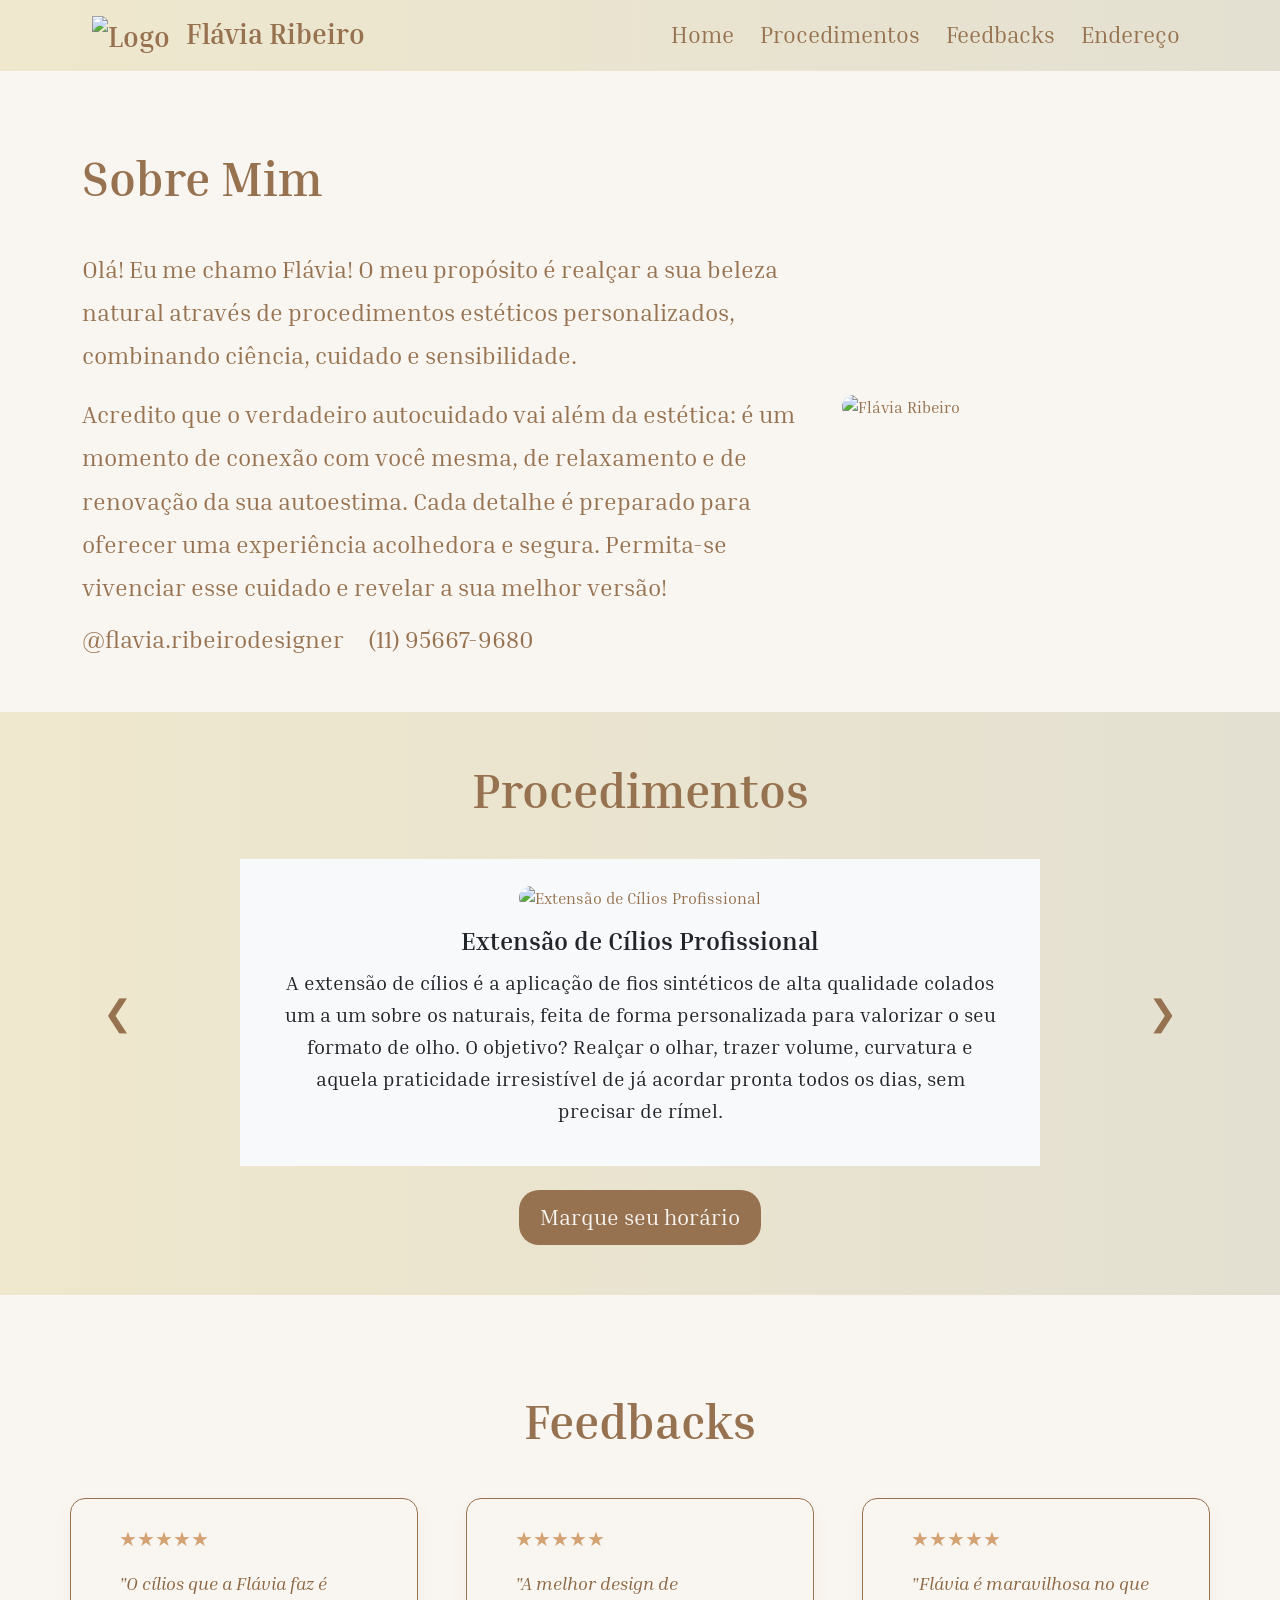
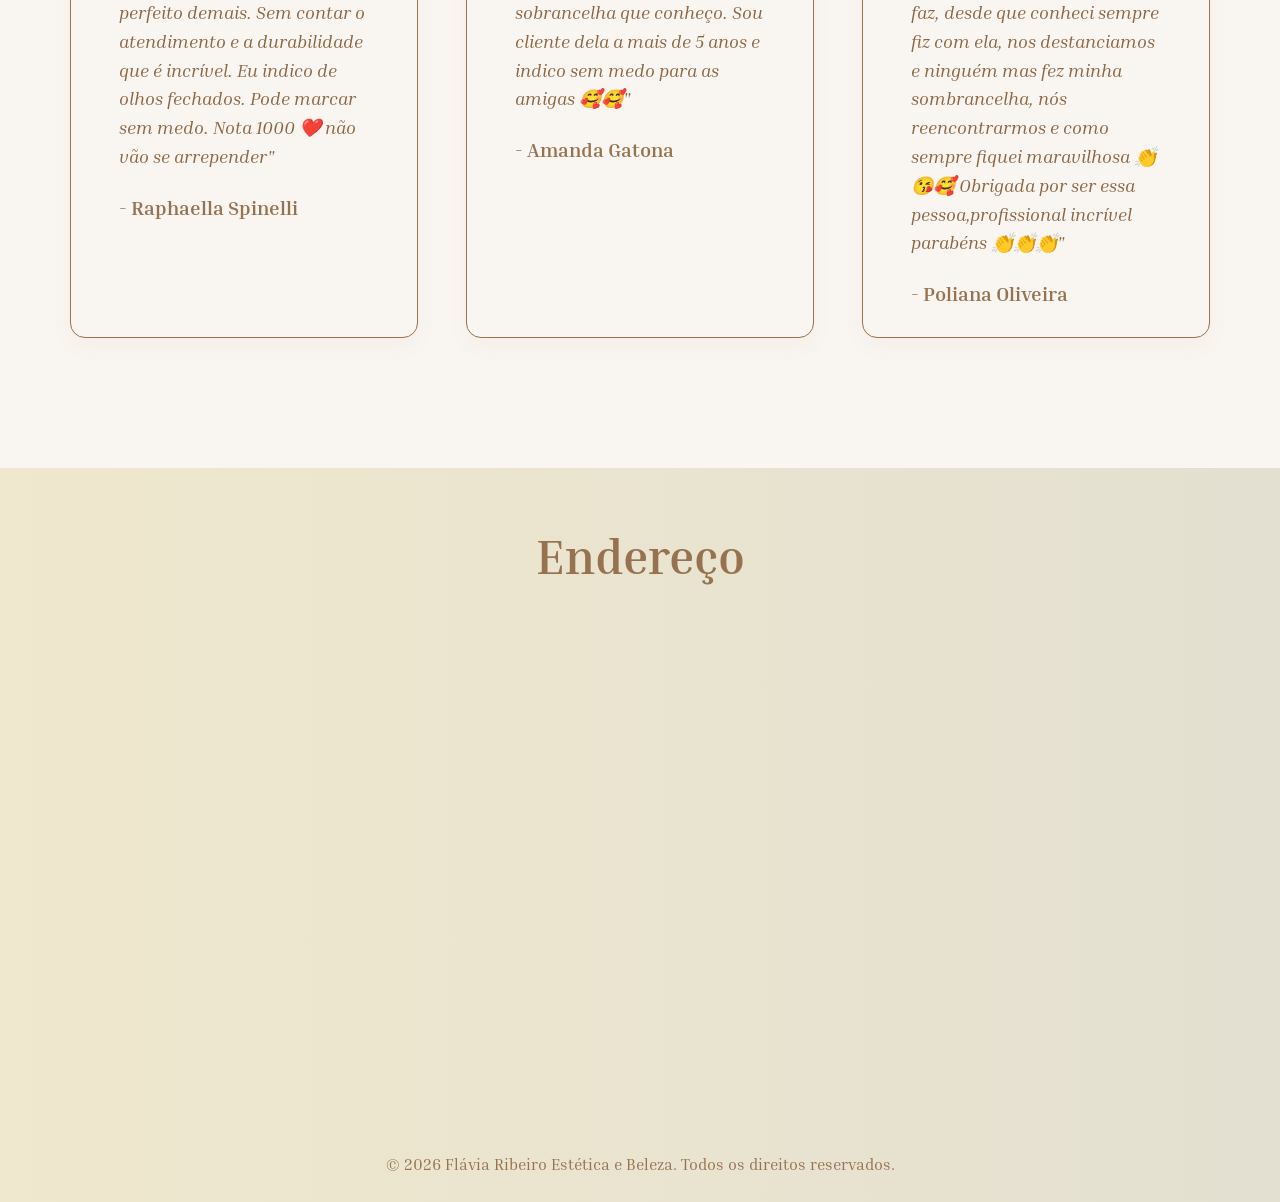
==== commit 7c018bad: "Mudanças minimas" ====
--- a/html/index.html
+++ b/html/index.html
@@ -105,7 +105,7 @@
         <div class="container">
             <h1 class="text-center">Procedimentos</h1>
             <div class="row align-items-center">
-                
+
                 <div class="col-1 d-flex justify-content-center">
                     <button class="btn-seta" type="button" data-bs-target="#carrosselProcedimentos"
                         data-bs-slide="prev">❮</button>
@@ -331,9 +331,9 @@
                                     </p>
                                 </div>
                             </div>
-                        </div> 
-                    </div> 
-                </div> 
+                        </div>
+                    </div>
+                </div>
 
                 <div class="col-1 d-flex justify-content-center">
                     <button class="btn-seta" type="button" data-bs-target="#carrosselProcedimentos"
@@ -349,154 +349,147 @@
         </div>
     </div>
 
-                <div class="container feedbacks" id="feedbacks">
-                    <h1 class="text-center mt-5 mb-5">Feedbacks</h1>
-
-                    <div class="row g-5 justify-content-center">
-                        <div class="col-12 col-md-6 col-lg-4">
-                            <div class="card card-feedback h-100">
-                                <div class="card-body px-3 px-md-5 py-4">
-                                    <div class="star-rating mb-3">★★★★★</div>
-                                    <p class="card-text">"O cílios que a Flávia faz é perfeito demais.
-                                        Sem contar o atendimento e a durabilidade que é incrível. Eu indico de olhos
-                                        fechados.
-                                        Pode marcar sem medo. Nota 1000 ❤️ não vão se arrepender"</p>
-                                    <h5 class="card-title mt-4">- Raphaella Spinelli</h5>
-                                </div>
-                            </div>
-                        </div>
-                        <div class="col-12 col-md-6 col-lg-4">
-                            <div class="card card-feedback h-100">
-                                <div class="card-body px-3 px-md-5 py-4">
-                                    <div class="star-rating mb-3">★★★★★</div>
-                                    <p class="card-text">"A melhor design de sobrancelha que conheço.
-                                        Sou cliente dela a mais de 5 anos e indico sem medo para as amigas 🥰🥰"</p>
-                                    <h5 class="card-title mt-4">- Amanda Gatona</h5>
-                                </div>
-                            </div>
-                        </div>
-                        <div class="col-12 col-md-6 col-lg-4">
-                            <div class="card card-feedback h-100">
-                                <div class="card-body px-3 px-md-5 py-4">
-                                    <div class="star-rating mb-3">★★★★★</div>
-                                    <p class="card-text">"Flávia é maravilhosa no que faz, desde que conheci sempre fiz
-                                        com
-                                        ela,
-                                        nos destanciamos e ninguém mas fez minha sombrancelha, nós reencontrarmos e como
-                                        sempre
-                                        fiquei maravilhosa 👏😘🥰
-                                        Obrigada por ser essa pessoa,profissional incrível parabéns 👏👏👏"</p>
-                                    <h5 class="card-title mt-4">- Poliana Oliveira</h5>
-                                </div>
-                            </div>
-                        </div>
+    <div class="container feedbacks" id="feedbacks">
+        <h1 class="text-center mt-5 mb-5">Feedbacks</h1>
+
+        <div class="row g-5 justify-content-center">
+            <div class="col-12 col-md-6 col-lg-4">
+                <div class="card card-feedback h-100">
+                    <div class="card-body px-3 px-md-5 py-4">
+                        <div class="star-rating mb-3">★★★★★</div>
+                        <p class="card-text">"O cílios que a Flávia faz é perfeito demais.
+                            Sem contar o atendimento e a durabilidade que é incrível. Eu indico de olhos
+                            fechados.
+                            Pode marcar sem medo. Nota 1000 ❤️ não vão se arrepender"</p>
+                        <h5 class="card-title mt-4">- Raphaella Spinelli</h5>
                     </div>
                 </div>
-
-                <div class="fundoo-endereco" id="endereco">
-                    <h1 class="text-center">Endereço</h1>
-                    <div class="container">
-                        <iframe
-                            src="https://www.google.com/maps/embed?pb=!1m18!1m12!1m3!1d3658.3113245928375!2d-46.191021299999996!3d-23.521302499999997!2m3!1f0!2f0!3f0!3m2!1i1024!2i768!4f13.1!3m3!1m2!1s0x94cdd9664e44d477%3A0xe6373ae7dccdae07!2sFl%C3%A1via%20Ribeiro%20est%C3%A9tica%20e%20beleza!5e0!3m2!1spt-BR!2sbr!4v1782595356491!5m2!1spt-BR!2sbr"
-                            width="100%" height="450" style="border:0;" allowfullscreen="" loading="lazy"
-                            referrerpolicy="strict-origin-when-cross-origin">
-                        </iframe>
+            </div>
+            <div class="col-12 col-md-6 col-lg-4">
+                <div class="card card-feedback h-100">
+                    <div class="card-body px-3 px-md-5 py-4">
+                        <div class="star-rating mb-3">★★★★★</div>
+                        <p class="card-text">"A melhor design de sobrancelha que conheço.
+                            Sou cliente dela a mais de 5 anos e indico sem medo para as amigas 🥰🥰"</p>
+                        <h5 class="card-title mt-4">- Amanda Gatona</h5>
                     </div>
                 </div>
-
-                <footer class="text-center">
-
-                    <p>&copy; 2026 Flávia Ribeiro Estética e Beleza. Todos os direitos reservados.</p>
-
-                </footer>
-
-
-                <!-- MODAL DE LOGIN -->
-                <div class="modal fade modal-verde" id="modalLogin" tabindex="-1" aria-labelledby="modalLoginTitulo"
-                    aria-hidden="true">
-                    <div class="modal-dialog modal-dialog-centered">
-                        <div class="modal-content">
-                            <div class="modal-header">
-                                <h5 class="modal-title font-weight-bold" id="modalLoginTitulo">Entrar na sua conta</h5>
-                                <button type="button" class="btn-close" data-bs-dismiss="modal"
-                                    aria-label="Fechar"></button>
-                            </div>
-                            <div class="modal-body">
-                                <form id="formLogin" onsubmit="return false">
-                                    <div class="mb-3">
-                                        <input type="email" class="form-control" id="campoEmail" placeholder="Email"
-                                            required>
-                                    </div>
-                                    <div class="mb-2">
-                                        <input type="password" class="form-control" id="campoSenha" placeholder="Senha"
-                                            required>
-                                    </div>
-                                    <div id="erroLogin" class="alert alert-danger d-none" role="alert">
-                                        E-mail ou senha incorretos.
-                                    </div>
-                                    <div class="modal-footer justify-content-center">
-                                        <button type="button" class="btn btn-verde"
-                                            onclick="fazerLogin()">Entrar</button>
-                                    </div>
-                                    <p class="mb-1 text-center text-muted">
-                                        Não tem conta?
-                                        <span class="link-verde" data-bs-toggle="modal" data-bs-target="#modalCadastro"
-                                            data-bs-dismiss="modal">Cadastre-se</span>
-                                    </p>
-                                </form>
-                            </div>
-                        </div>
+            </div>
+            <div class="col-12 col-md-6 col-lg-4">
+                <div class="card card-feedback h-100">
+                    <div class="card-body px-3 px-md-5 py-4">
+                        <div class="star-rating mb-3">★★★★★</div>
+                        <p class="card-text">"Flávia é maravilhosa no que faz, desde que conheci sempre fiz
+                            com
+                            ela,
+                            nos destanciamos e ninguém mas fez minha sombrancelha, nós reencontrarmos e como
+                            sempre
+                            fiquei maravilhosa 👏😘🥰
+                            Obrigada por ser essa pessoa,profissional incrível parabéns 👏👏👏"</p>
+                        <h5 class="card-title mt-4">- Poliana Oliveira</h5>
                     </div>
                 </div>
-
-                <!-- MODAL DE CADASTRO -->
-                <div class="modal fade modal-verde" id="modalCadastro" tabindex="-1"
-                    aria-labelledby="modalCadastroTitulo" aria-hidden="true">
-                    <div class="modal-dialog modal-dialog-centered">
-                        <div class="modal-content">
-                            <div class="modal-header">
-                                <h5 class="modal-title font-weight-bold" id="modalCadastroTitulo">Criar sua conta</h5>
-                                <button type="button" class="btn-close" data-bs-dismiss="modal"
-                                    aria-label="Fechar"></button>
-                            </div>
-                            <div class="modal-body">
-                                <form id="formCadastro" onsubmit="return false">
-                                    <div class="mb-3">
-                                        <input type="email" class="form-control" id="cadastroEmail" placeholder="Email"
-                                            required>
-                                    </div>
-                                    <div class="mb-3">
-                                        <input type="tel" class="form-control" id="cadastroTelefone"
-                                            placeholder="Telefone" required>
-                                    </div>
-                                    <div class="mb-3">
-                                        <input type="password" class="form-control" id="cadastroSenha"
-                                            placeholder="Senha" required>
-                                    </div>
-                                    <div class="mb-1">
-                                        <input type="password" class="form-control" id="cadastroConfirma"
-                                            placeholder="Confirmar senha" required>
-                                    </div>
-                                    <div id="erroCadastro" class="alert alert-danger d-none" role="alert"></div>
-                                    <div id="sucessoCadastro" class="alert alert-success d-none" role="alert">
-                                        Conta criada com sucesso!
-                                        <span class="link-verde" data-bs-toggle="modal" data-bs-target="#modalLogin"
-                                            data-bs-dismiss="modal">Clique aqui para entrar</span>.
-                                    </div>
-                                    <div class="modal-footer justify-content-center">
-                                        <button type="button" class="btn btn-verde" onclick="fazerCadastro()">Criar
-                                            conta</button>
-                                    </div>
-                                    <p class="mt-0 mb-0 text-center text-muted">
-                                        Já tem conta?
-                                        <span class="link-verde" data-bs-toggle="modal" data-bs-target="#modalLogin"
-                                            data-bs-dismiss="modal">Faça Login</span>
-                                    </p>
-                                </form>
-                            </div>
-                        </div>
-                    </div>
-                </div>
+            </div>
+        </div>
+    </div>
+
+    <div class="fundoo-endereco" id="endereco">
+        <h1 class="text-center">Endereço</h1>
+        <div class="col-12">
+            <iframe
+                src="https://www.google.com/maps/embed?pb=!1m18!1m12!1m3!1d3658.3113245928375!2d-46.191021299999996!3d-23.521302499999997!2m3!1f0!2f0!3f0!3m2!1i1024!2i768!4f13.1!3m3!1m2!1s0x94cdd9664e44d477%3A0xe6373ae7dccdae07!2sFl%C3%A1via%20Ribeiro%20est%C3%A9tica%20e%20beleza!5e0!3m2!1spt-BR!2sbr!4v1782595356491!5m2!1spt-BR!2sbr"
+                width="100%" height="450" style="border:0;" allowfullscreen="" loading="lazy"
+                referrerpolicy="strict-origin-when-cross-origin">
+            </iframe>
+        </div>
+    </div>
+
+    <footer class="text-center">
+
+        <p>&copy; 2026 Flávia Ribeiro Estética e Beleza. Todos os direitos reservados.</p>
+
+    </footer>
+
+
+    <!-- MODAL DE LOGIN -->
+    <div class="modal fade modal-verde" id="modalLogin" tabindex="-1" aria-labelledby="modalLoginTitulo"
+        aria-hidden="true">
+        <div class="modal-dialog modal-dialog-centered">
+            <div class="modal-content">
+                <div class="modal-header">
+                    <h5 class="modal-title font-weight-bold" id="modalLoginTitulo">Entrar na sua conta</h5>
+                    <button type="button" class="btn-close" data-bs-dismiss="modal" aria-label="Fechar"></button>
+                </div>
+                <div class="modal-body">
+                    <form id="formLogin" onsubmit="return false">
+                        <div class="mb-3">
+                            <input type="email" class="form-control" id="campoEmail" placeholder="Email" required>
+                        </div>
+                        <div class="mb-2">
+                            <input type="password" class="form-control" id="campoSenha" placeholder="Senha" required>
+                        </div>
+                        <div id="erroLogin" class="alert alert-danger d-none" role="alert">
+                            E-mail ou senha incorretos.
+                        </div>
+                        <div class="modal-footer justify-content-center">
+                            <button type="button" class="btn btn-verde" onclick="fazerLogin()">Entrar</button>
+                        </div>
+                        <p class="mb-1 text-center text-muted">
+                            Não tem conta?
+                            <span class="link-verde" data-bs-toggle="modal" data-bs-target="#modalCadastro"
+                                data-bs-dismiss="modal">Cadastre-se</span>
+                        </p>
+                    </form>
+                </div>
+            </div>
+        </div>
+    </div>
+
+    <!-- MODAL DE CADASTRO -->
+    <div class="modal fade modal-verde" id="modalCadastro" tabindex="-1" aria-labelledby="modalCadastroTitulo"
+        aria-hidden="true">
+        <div class="modal-dialog modal-dialog-centered">
+            <div class="modal-content">
+                <div class="modal-header">
+                    <h5 class="modal-title font-weight-bold" id="modalCadastroTitulo">Criar sua conta</h5>
+                    <button type="button" class="btn-close" data-bs-dismiss="modal" aria-label="Fechar"></button>
+                </div>
+                <div class="modal-body">
+                    <form id="formCadastro" onsubmit="return false">
+                        <div class="mb-3">
+                            <input type="email" class="form-control" id="cadastroEmail" placeholder="Email" required>
+                        </div>
+                        <div class="mb-3">
+                            <input type="tel" class="form-control" id="cadastroTelefone" placeholder="Telefone"
+                                required>
+                        </div>
+                        <div class="mb-3">
+                            <input type="password" class="form-control" id="cadastroSenha" placeholder="Senha" required>
+                        </div>
+                        <div class="mb-1">
+                            <input type="password" class="form-control" id="cadastroConfirma"
+                                placeholder="Confirmar senha" required>
+                        </div>
+                        <div id="erroCadastro" class="alert alert-danger d-none" role="alert"></div>
+                        <div id="sucessoCadastro" class="alert alert-success d-none" role="alert">
+                            Conta criada com sucesso!
+                            <span class="link-verde" data-bs-toggle="modal" data-bs-target="#modalLogin"
+                                data-bs-dismiss="modal">Clique aqui para entrar</span>.
+                        </div>
+                        <div class="modal-footer justify-content-center">
+                            <button type="button" class="btn btn-verde" onclick="fazerCadastro()">Criar
+                                conta</button>
+                        </div>
+                        <p class="mt-0 mb-0 text-center text-muted">
+                            Já tem conta?
+                            <span class="link-verde" data-bs-toggle="modal" data-bs-target="#modalLogin"
+                                data-bs-dismiss="modal">Faça Login</span>
+                        </p>
+                    </form>
+                </div>
+            </div>
+        </div>
+    </div>
 </body>
 
 </html>
--- a/css/style.css
+++ b/css/style.css
@@ -1,7 +1,13 @@
 body {
-    background-color: #F9F5F0;
+    background-color:var(--branco);
     font-family: "Inria Serif", serif;
     padding-top: 150px;
+}
+
+body h1{
+    font-size: 48px;
+    font-weight: 700;
+    margin-bottom: 40px;
 }
 
 :root {
@@ -54,12 +60,6 @@
     line-height: 1.8;
 }
 
-.sobre-mim h1 {
-    font-size: 48px;
-    margin-bottom: 20px;
-    font-weight: 700;
-}
-
 .meu-carrosel {
     margin-top: 50px;
     margin-bottom: 50px;
@@ -71,7 +71,6 @@
     object-fit: cover;
 }
 
-
 .meu-carrosel .carousel-item {
     transform: scale(0.94);
     transition: transform 0.6s ease-in-out, opacity 0.6s ease-in-out !important;
@@ -91,12 +90,6 @@
     background: linear-gradient(to right, var(--bege), #E4E0D1);
     color: var(--verde);
     padding: 50px 0;
-}
-
-.fundoo-carrossel h1 {
-    font-size: 48px;
-    margin-bottom: 20px;
-    font-weight: 700;
 }
 
 .carousel-item h5 {
@@ -108,7 +101,6 @@
     /* Cria um espacinho extra entre o título e o parágrafo */
 }
 
-/* Para aumentar a descrição (o parágrafo) do procedimento */
 .carousel-item p {
     font-size: 20px;
     line-height: 1.6;
@@ -148,12 +140,6 @@
     color: var(--verde);
     margin-bottom: 80px;
     padding: 50px 0;
-}
-
-.feedbacks h1 {
-    font-size: 48px;
-    margin-bottom: 20px;
-    font-weight: 700;
 }
 
 .card-feedback {
@@ -208,12 +194,6 @@
     color: var(--verde);
     padding-top: 60px;
     padding-bottom: 60px;
-}
-
-.fundoo-endereco h1 {
-    font-size: 48px;
-    font-weight: 700;
-    margin-bottom: 40px;
 }
 
 footer {
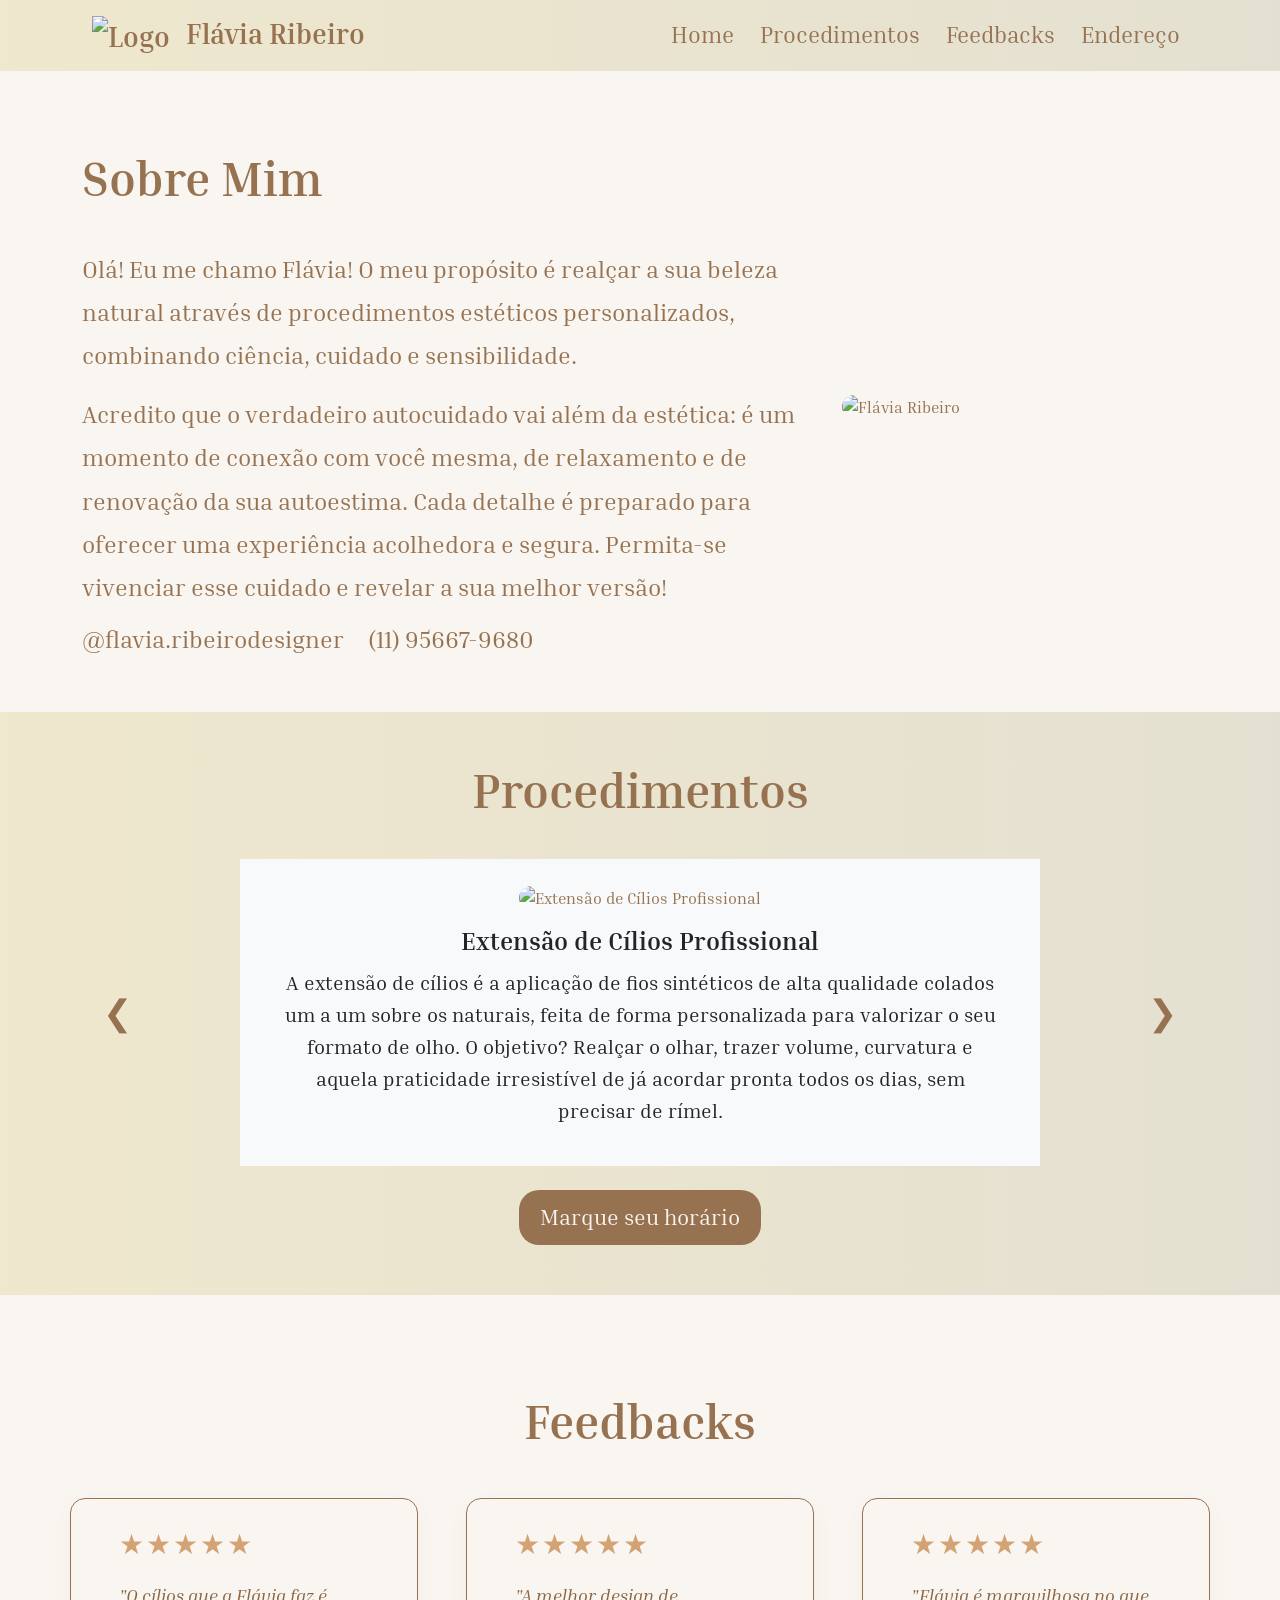
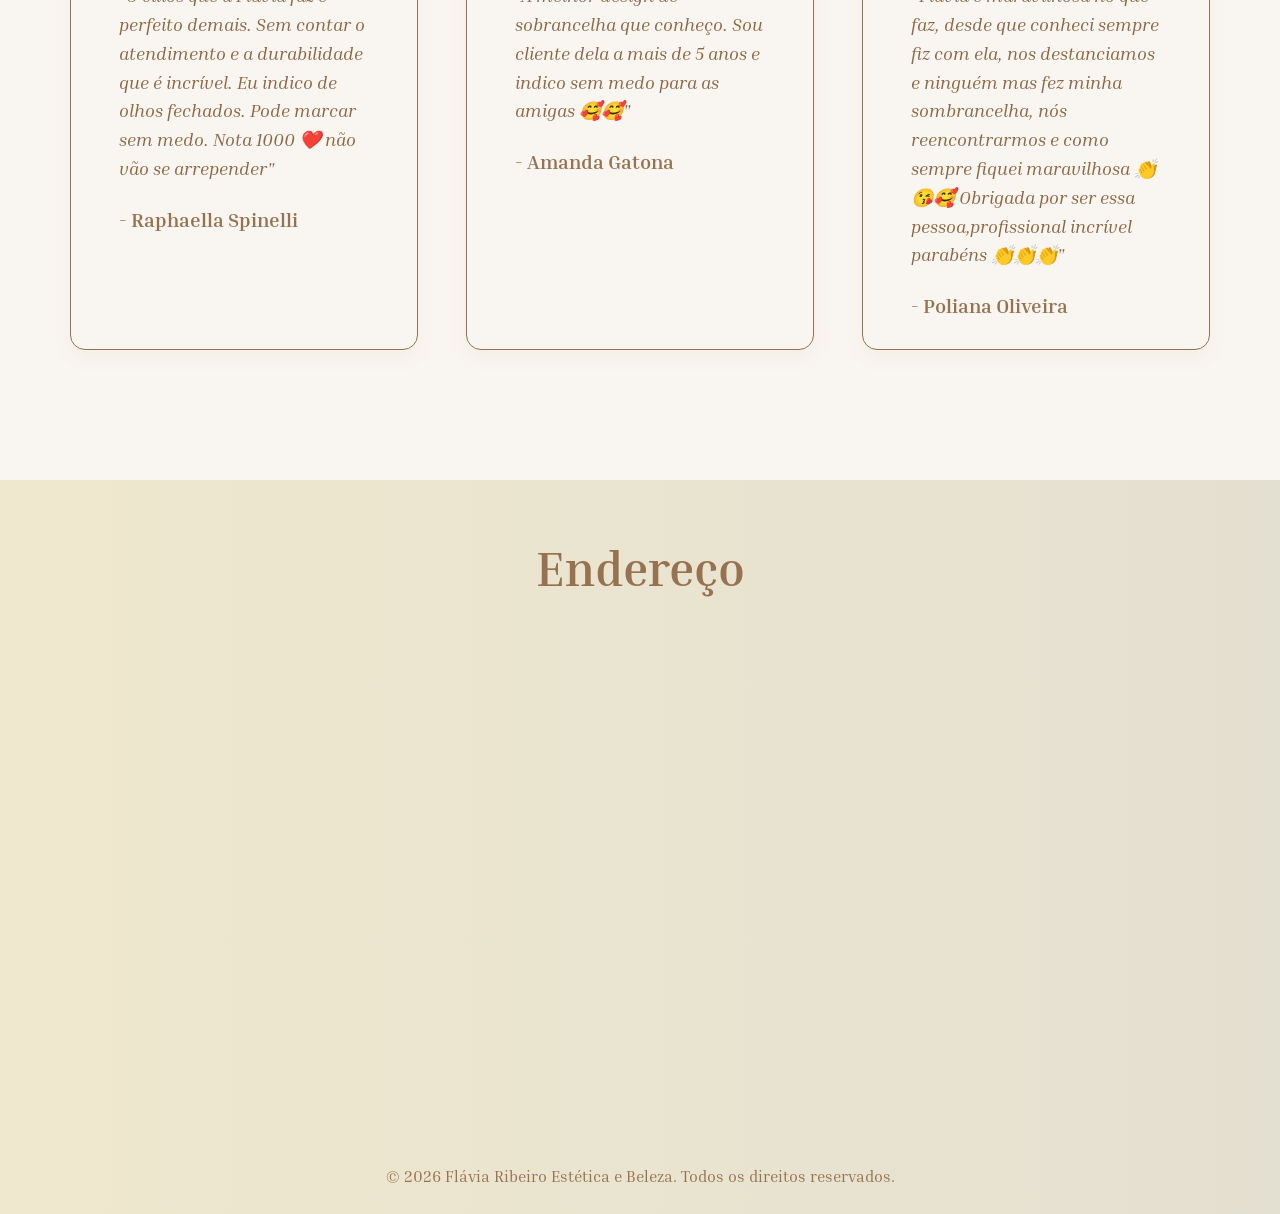
==== commit 1f6bf5ca: "falta coisa ainda" ====
--- a/html/index.html
+++ b/html/index.html
@@ -15,7 +15,6 @@
         href="https://fonts.googleapis.com/css2?family=Inria+Serif:ital,wght@0,300;0,400;0,700;1,300;1,400;1,700&display=swap"
         rel="stylesheet">
     <link rel="icon" type="image/png" href="../img/favicon-96x96.png" sizes="96x96" />
-
 </head>
 
 <body>
--- a/css/style.css
+++ b/css/style.css
@@ -148,7 +148,12 @@
     border-radius: 15px;
     box-shadow: 0 8px 20px rgba(150, 114, 80, 0.05);
     transition: transform 0.3s ease, box-shadow 0.3s ease;
-
+}
+
+.star-rating {
+    font-size: 28px !important;       
+    color: #c5a880;        
+    letter-spacing: 2px;   
 }
 
 .card-feedback:hover {
